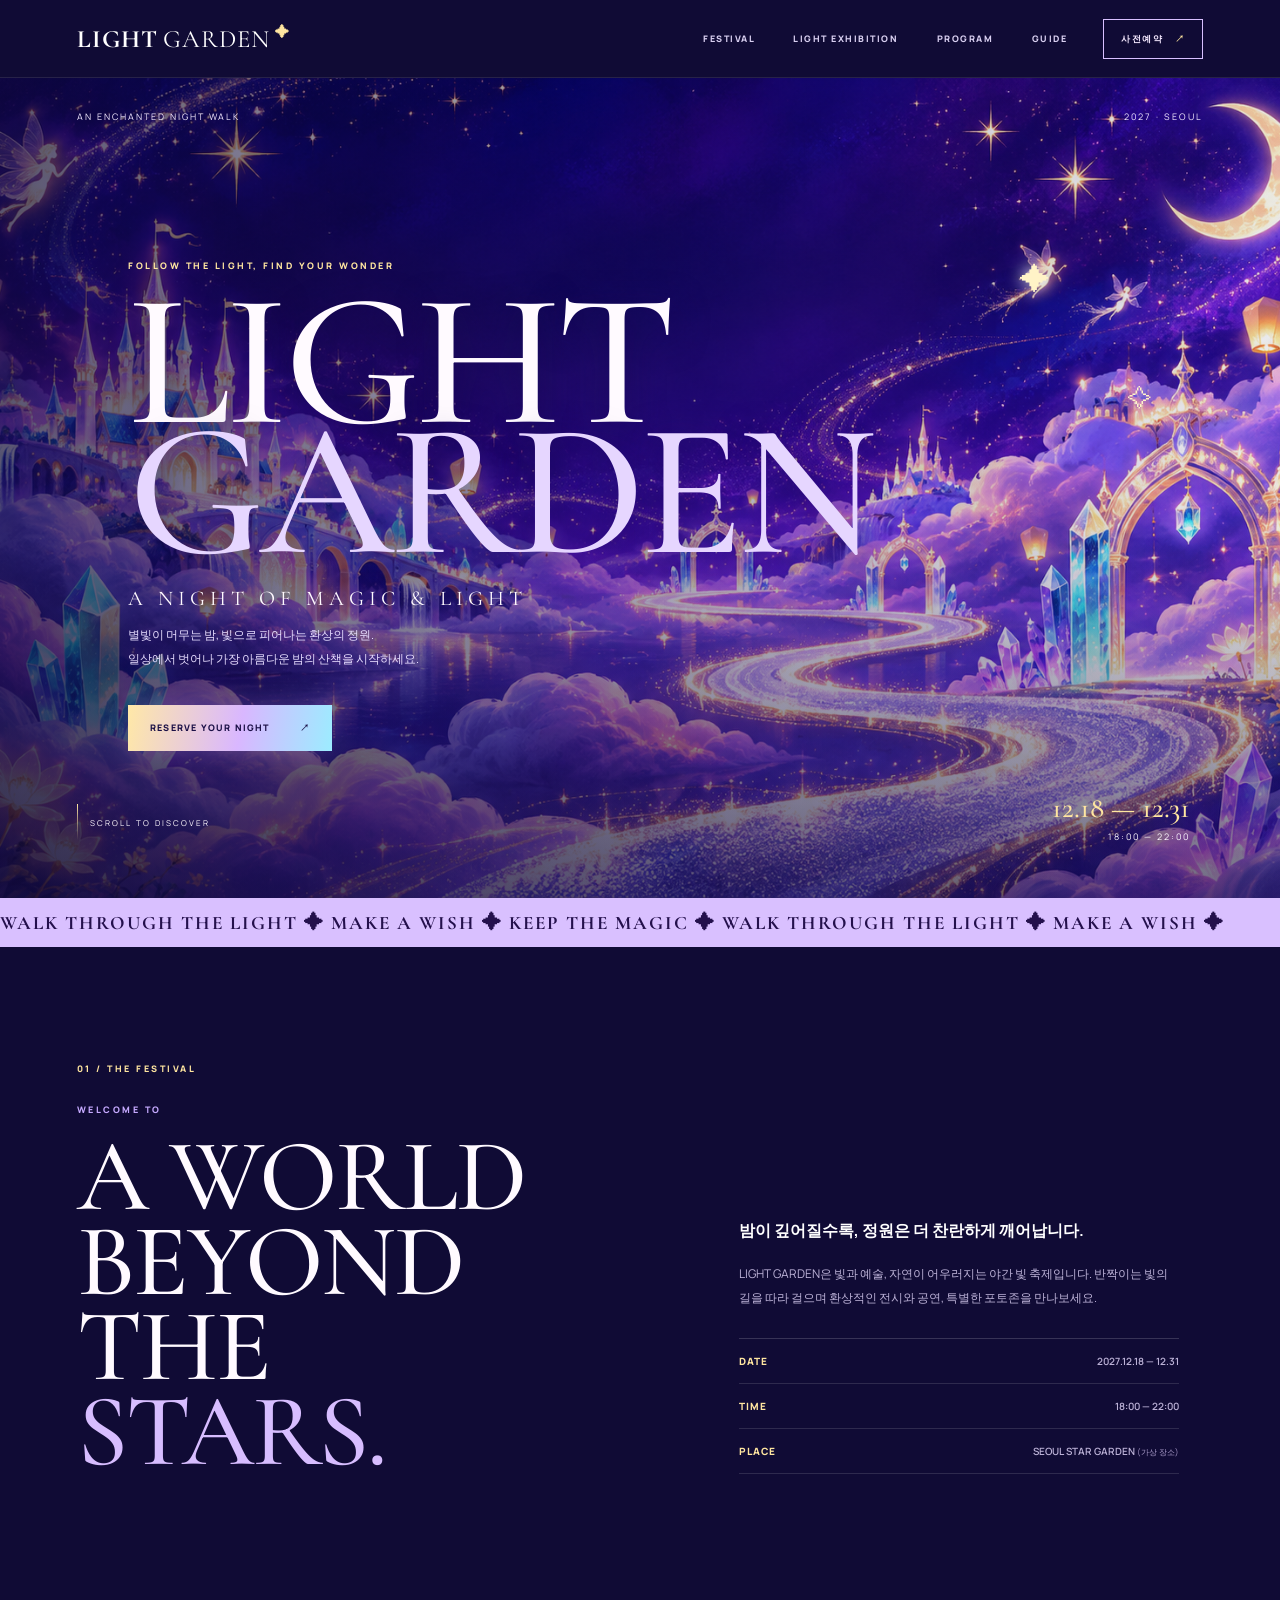
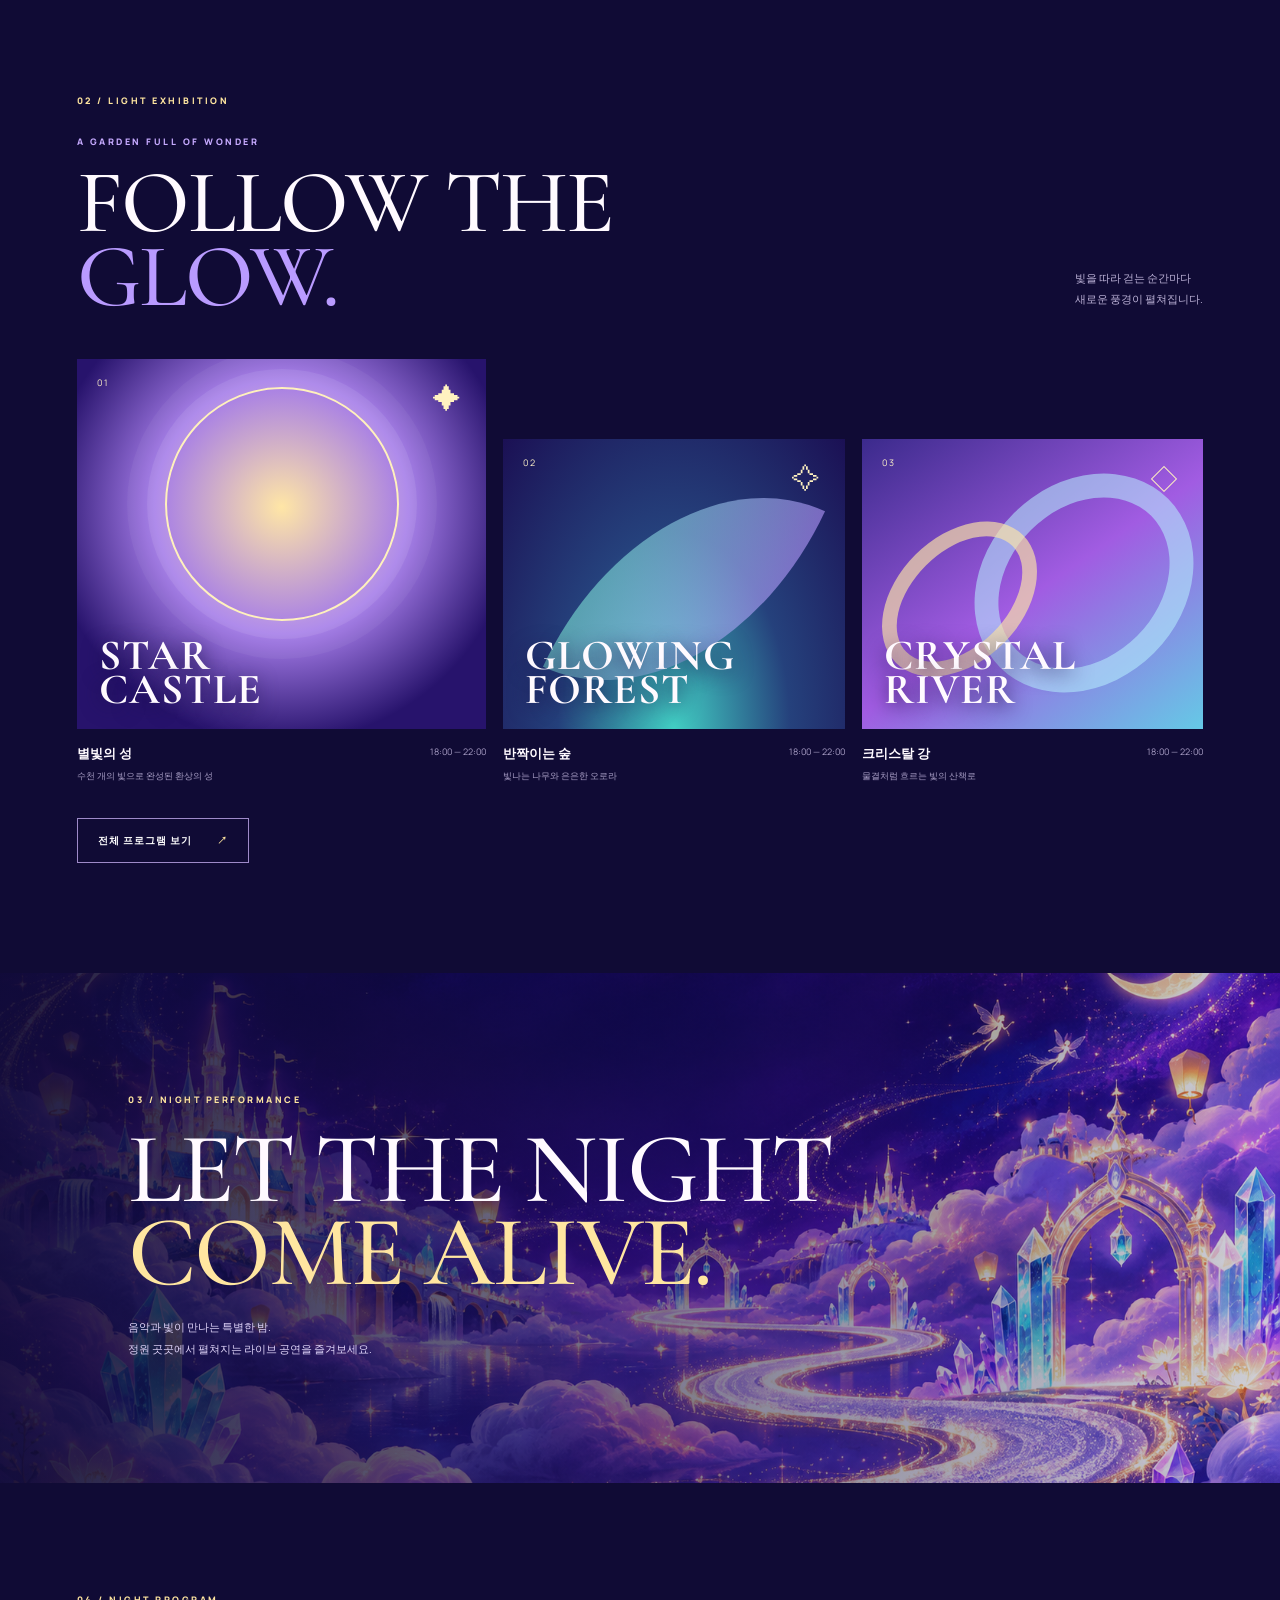
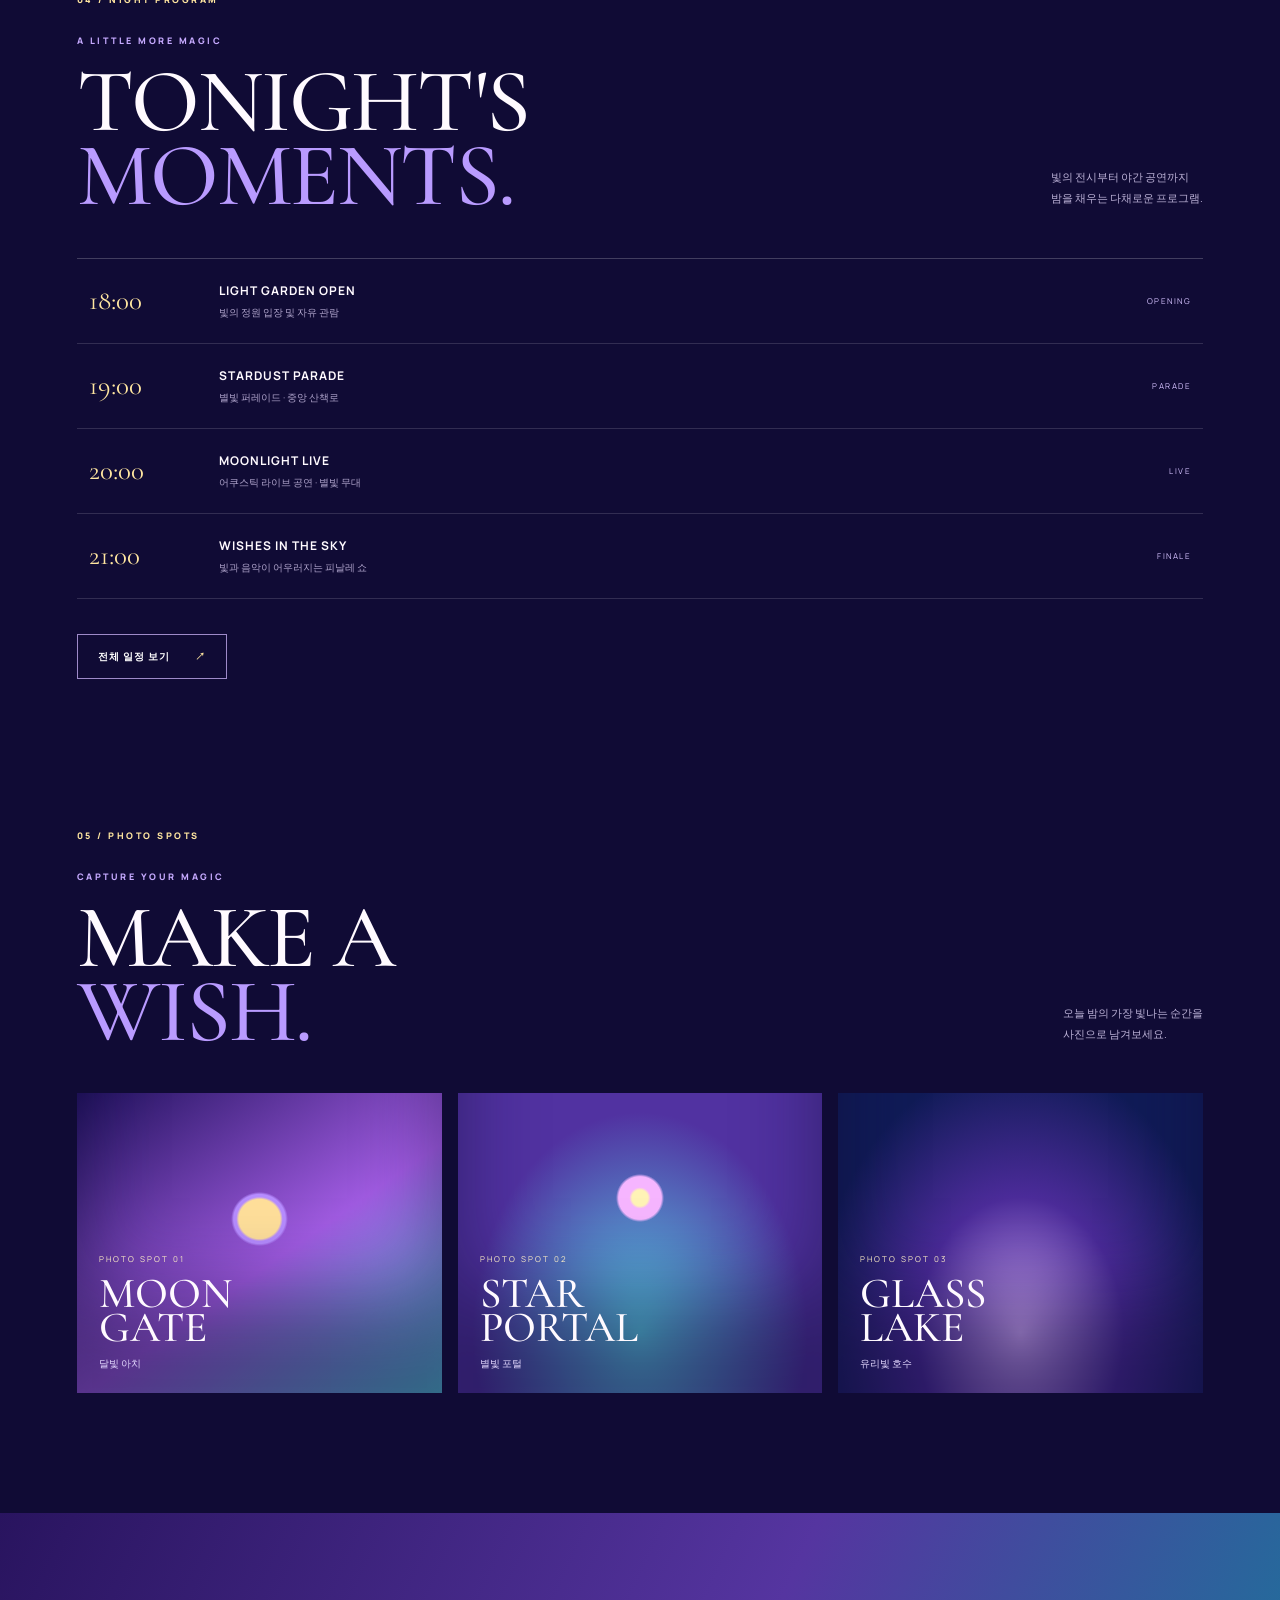
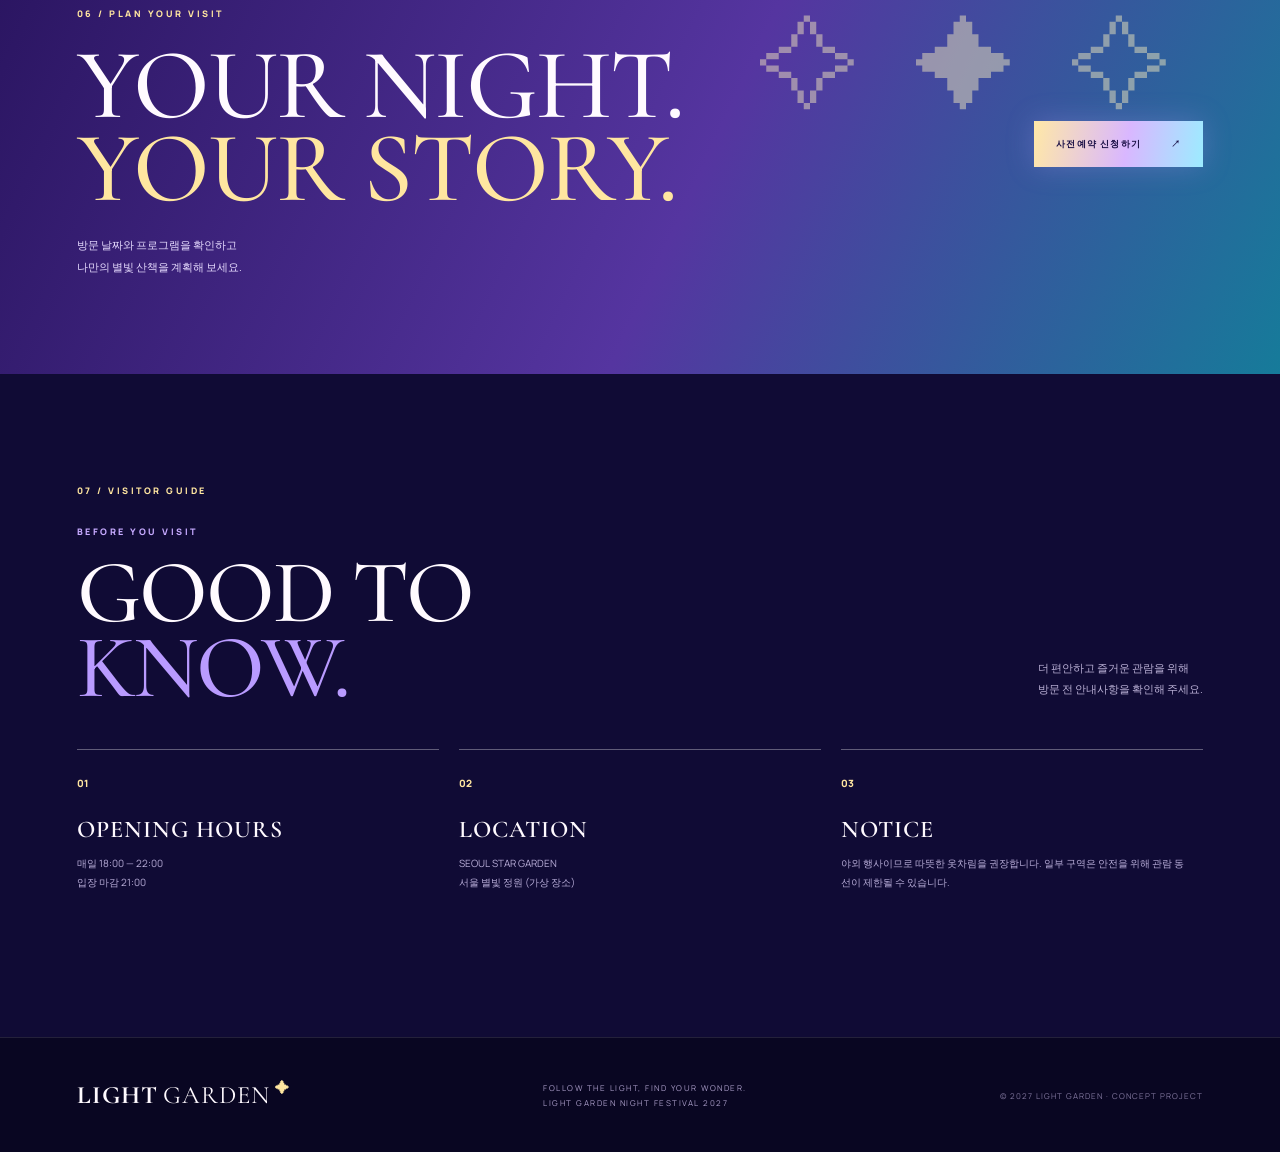
==== index.html @ a0f4d395 "Add files via upload" ====
<!DOCTYPE html>
<html lang="ko">
<head>
  <meta charset="UTF-8">
  <meta name="viewport" content="width=device-width, initial-scale=1.0">
  <meta name="description" content="LIGHT GARDEN - 별빛이 머무는 밤, 빛으로 피어나는 환상의 정원">
  <title>LIGHT GARDEN | 별빛 야간 축제</title>
  <link rel="stylesheet" href="css/style.css">
  <script src="js/main.js" defer></script>
</head>
<body>
  <header class="header">
    <a class="logo" href="#home">LIGHT<span>GARDEN</span><i>✦</i></a>
    <button class="menu-toggle" aria-label="메뉴 열기" aria-expanded="false">☰</button>
    <nav class="nav" aria-label="주요 메뉴">
      <a href="#about">FESTIVAL</a><a href="#exhibition">LIGHT EXHIBITION</a>
      <a href="#program">PROGRAM</a><a href="#guide">GUIDE</a>
    </nav>
    <a class="reserve-link" href="reservation.html">사전예약 <span>↗</span></a>
  </header>

  <main>
    <section class="hero" id="home">
      <img class="hero-image" src="assets/light-garden-hero.png" alt="별이 가득한 보랏빛 밤하늘과 빛나는 성, 구름 정원, 반짝이는 별빛 길">
      <div class="hero-overlay"></div>
      <div class="hero-topline"><span>AN ENCHANTED NIGHT WALK</span><span>2027 · SEOUL</span></div>
      <div class="hero-copy">
        <p class="hero-kicker">FOLLOW THE LIGHT, FIND YOUR WONDER</p>
        <h1>LIGHT<br><em>GARDEN</em></h1>
        <p class="hero-sub">A NIGHT OF MAGIC & LIGHT</p>
        <p class="hero-desc">별빛이 머무는 밤, 빛으로 피어나는 환상의 정원.<br>일상에서 벗어나 가장 아름다운 밤의 산책을 시작하세요.</p>
        <a class="primary-btn" href="reservation.html">RESERVE YOUR NIGHT <span>↗</span></a>
      </div>
      <div class="hero-date"><strong>12.18 — 12.31</strong><span>18:00 — 22:00</span></div>
      <div class="scroll-cue"><span></span>SCROLL TO DISCOVER</div>
      <div class="hero-sparkle sparkle-one">✦</div><div class="hero-sparkle sparkle-two">✧</div>
    </section>

    <div class="glow-marquee"><div>WALK THROUGH THE LIGHT ✦ MAKE A WISH ✦ KEEP THE MAGIC ✦ WALK THROUGH THE LIGHT ✦ MAKE A WISH ✦</div></div>

    <section class="about section" id="about">
      <div class="section-label">01 / THE FESTIVAL</div>
      <div class="about-layout">
        <div><p class="mini-title">WELCOME TO</p><h2>A WORLD<br>BEYOND THE<br><span>STARS.</span></h2></div>
        <div class="about-description">
          <p class="lead">밤이 깊어질수록, 정원은 더 찬란하게 깨어납니다.</p>
          <p>LIGHT GARDEN은 빛과 예술, 자연이 어우러지는 야간 빛 축제입니다. 반짝이는 빛의 길을 따라 걸으며 환상적인 전시와 공연, 특별한 포토존을 만나보세요.</p>
          <div class="event-facts">
            <div><span>DATE</span><b>2027.12.18 — 12.31</b></div>
            <div><span>TIME</span><b>18:00 — 22:00</b></div>
            <div><span>PLACE</span><b>SEOUL STAR GARDEN <small>(가상 장소)</small></b></div>
          </div>
        </div>
      </div>
    </section>

    <section class="exhibition section" id="exhibition">
      <div class="section-label">02 / LIGHT EXHIBITION</div>
      <div class="section-heading"><div><p class="mini-title">A GARDEN FULL OF WONDER</p><h2>FOLLOW THE<br><span>GLOW.</span></h2></div><p>빛을 따라 걷는 순간마다<br>새로운 풍경이 펼쳐집니다.</p></div>
      <div class="exhibit-grid">
        <article class="exhibit-card exhibit-large">
          <div class="exhibit-visual visual-castle"><span class="visual-number">01</span><b>STAR<br>CASTLE</b><i>✦</i></div>
          <div class="exhibit-info"><div><h3>별빛의 성</h3><p>수천 개의 빛으로 완성된 환상의 성</p></div><span>18:00 — 22:00</span></div>
        </article>
        <article class="exhibit-card">
          <div class="exhibit-visual visual-forest"><span class="visual-number">02</span><b>GLOWING<br>FOREST</b><i>✧</i></div>
          <div class="exhibit-info"><div><h3>반짝이는 숲</h3><p>빛나는 나무와 은은한 오로라</p></div><span>18:00 — 22:00</span></div>
        </article>
        <article class="exhibit-card">
          <div class="exhibit-visual visual-crystal"><span class="visual-number">03</span><b>CRYSTAL<br>RIVER</b><i>◇</i></div>
          <div class="exhibit-info"><div><h3>크리스탈 강</h3><p>물결처럼 흐르는 빛의 산책로</p></div><span>18:00 — 22:00</span></div>
        </article>
      </div>
      <button class="outline-btn" data-modal="program">전체 프로그램 보기 <span>↗</span></button>
    </section>

    <section class="night-stage">
      <img src="assets/light-garden-hero.png" alt="밤하늘 아래 빛나는 환상의 정원 풍경">
      <div class="night-stage-shade"></div>
      <div class="night-stage-content"><p class="section-label">03 / NIGHT PERFORMANCE</p><h2>LET THE NIGHT<br><span>COME ALIVE.</span></h2><p>음악과 빛이 만나는 특별한 밤.<br>정원 곳곳에서 펼쳐지는 라이브 공연을 즐겨보세요.</p></div>
    </section>

    <section class="program section" id="program">
      <div class="section-label">04 / NIGHT PROGRAM</div>
      <div class="section-heading"><div><p class="mini-title">A LITTLE MORE MAGIC</p><h2>TONIGHT'S<br><span>MOMENTS.</span></h2></div><p>빛의 전시부터 야간 공연까지<br>밤을 채우는 다채로운 프로그램.</p></div>
      <div class="program-list">
        <div class="program-row"><time>18:00</time><div><b>LIGHT GARDEN OPEN</b><span>빛의 정원 입장 및 자유 관람</span></div><i>OPENING</i></div>
        <div class="program-row"><time>19:00</time><div><b>STARDUST PARADE</b><span>별빛 퍼레이드 · 중앙 산책로</span></div><i>PARADE</i></div>
        <div class="program-row"><time>20:00</time><div><b>MOONLIGHT LIVE</b><span>어쿠스틱 라이브 공연 · 별빛 무대</span></div><i>LIVE</i></div>
        <div class="program-row"><time>21:00</time><div><b>WISHES IN THE SKY</b><span>빛과 음악이 어우러지는 피날레 쇼</span></div><i>FINALE</i></div>
      </div>
      <button class="outline-btn" data-modal="schedule">전체 일정 보기 <span>↗</span></button>
    </section>

    <section class="photo-zone section">
      <div class="section-label">05 / PHOTO SPOTS</div>
      <div class="section-heading"><div><p class="mini-title">CAPTURE YOUR MAGIC</p><h2>MAKE A<br><span>WISH.</span></h2></div><p>오늘 밤의 가장 빛나는 순간을<br>사진으로 남겨보세요.</p></div>
      <div class="photo-grid">
        <div class="photo-card photo-arch"><span>PHOTO SPOT 01</span><b>MOON<br>GATE</b><small>달빛 아치</small></div>
        <div class="photo-card photo-star"><span>PHOTO SPOT 02</span><b>STAR<br>PORTAL</b><small>별빛 포털</small></div>
        <div class="photo-card photo-lake"><span>PHOTO SPOT 03</span><b>GLASS<br>LAKE</b><small>유리빛 호수</small></div>
      </div>
    </section>

    <section class="schedule-banner">
      <div class="schedule-banner-inner"><div><p class="section-label">06 / PLAN YOUR VISIT</p><h2>YOUR NIGHT.<br><span>YOUR STORY.</span></h2><p>방문 날짜와 프로그램을 확인하고<br>나만의 별빛 산책을 계획해 보세요.</p></div><a class="primary-btn" href="reservation.html">사전예약 신청하기 <span>↗</span></a></div>
    </section>

    <section class="guide section" id="guide">
      <div class="section-label">07 / VISITOR GUIDE</div>
      <div class="section-heading"><div><p class="mini-title">BEFORE YOU VISIT</p><h2>GOOD TO<br><span>KNOW.</span></h2></div><p>더 편안하고 즐거운 관람을 위해<br>방문 전 안내사항을 확인해 주세요.</p></div>
      <div class="guide-grid">
        <article><span>01</span><h3>OPENING HOURS</h3><p>매일 18:00 — 22:00<br>입장 마감 21:00</p></article>
        <article><span>02</span><h3>LOCATION</h3><p>SEOUL STAR GARDEN<br>서울 별빛 정원 (가상 장소)</p></article>
        <article><span>03</span><h3>NOTICE</h3><p>야외 행사이므로 따뜻한 옷차림을 권장합니다. 일부 구역은 안전을 위해 관람 동선이 제한될 수 있습니다.</p></article>
      </div>
    </section>
  </main>

  <footer class="footer"><a class="logo" href="#home">LIGHT<span>GARDEN</span><i>✦</i></a><p>FOLLOW THE LIGHT, FIND YOUR WONDER.<br>LIGHT GARDEN NIGHT FESTIVAL 2027</p><small>© 2027 LIGHT GARDEN · CONCEPT PROJECT</small></footer>

  <!-- 전체 일정 / 전체 프로그램 팝업 -->
  <div class="modal" id="infoModal" aria-hidden="true" role="dialog" aria-modal="true" aria-labelledby="modalTitle">
    <div class="modal-backdrop" data-close-modal></div>
    <div class="modal-box">
      <button class="modal-close" aria-label="팝업 닫기" data-close-modal>×</button>
      <p class="section-label">LIGHT GARDEN / FESTIVAL INFO</p>
      <h2 id="modalTitle">FESTIVAL INFO</h2>
      <div id="modalContent"></div>
    </div>
  </div>
</body>
</html>
---- css/style.css ----
/* =========================================
   LIGHT GARDEN - 야간 별빛 축제 웹사이트
   CSS를 섹션별로 나누어 관리합니다.
========================================= */
@import url('https://fonts.googleapis.com/css2?family=Cormorant+Garamond:wght@400;500;600;700&family=Manrope:wght@400;500;600;700;800&display=swap');

:root{--night:#100b35;--deep:#1b1054;--violet:#7849d5;--lavender:#c5a6ff;--gold:#ffe6a0;--cyan:#8cecff;--white:#fffaff;--muted:#b8add8}
*{box-sizing:border-box}
html{scroll-behavior:smooth}
body{margin:0;background:var(--night);color:var(--white);font-family:'Manrope','Pretendard',sans-serif}
a{color:inherit;text-decoration:none}
button,input,select{font:inherit}
button{cursor:pointer}
.header{height:78px;padding:0 6vw;display:flex;align-items:center;justify-content:space-between;background:#100b35;color:white;position:relative;z-index:20;border-bottom:1px solid #ffffff18}
.logo{font-family:'Cormorant Garamond',serif;font-size:25px;font-weight:700;letter-spacing:1px;white-space:nowrap}
.logo span{font-weight:400;margin-left:5px}
.logo i{font-style:normal;color:var(--gold);font-size:14px;vertical-align:top;margin-left:5px}
.nav{display:flex;gap:clamp(18px,3vw,42px);margin-left:auto;margin-right:36px}
.nav a,.reserve-link{font-size:9px;font-weight:800;letter-spacing:1.5px}
.nav a{color:#d9d0f1;transition:color .2s}
.nav a:hover{color:var(--gold)}
.reserve-link{border:1px solid #d8c0ff;padding:12px 17px;color:#f5e9ff}
.reserve-link span{color:var(--gold);margin-left:8px}
.menu-toggle{display:none;border:0;background:none;color:white;font-size:24px}
.hero{height:min(820px,calc(100vh - 78px));min-height:670px;position:relative;overflow:hidden;display:flex;align-items:center;background:#1b1054}
.hero-image{position:absolute;inset:0;width:100%;height:100%;object-fit:cover;object-position:center 55%}
.hero-overlay{position:absolute;inset:0;background:linear-gradient(90deg,rgba(13,7,49,.68),rgba(18,8,65,.25) 58%,rgba(15,7,55,.08)),linear-gradient(0deg,rgba(12,7,43,.55),transparent 45%)}
.hero-topline{position:absolute;top:32px;left:6vw;right:6vw;z-index:2;display:flex;justify-content:space-between;font-size:9px;letter-spacing:2px;color:#f3eaff}
.hero-copy{position:relative;z-index:2;margin-left:10vw;margin-top:25px;max-width:670px}
.hero-kicker,.mini-title,.section-label{font-size:9px;letter-spacing:2.5px;font-weight:800;color:var(--gold)}
.hero-copy h1{font-family:'Cormorant Garamond',serif;font-size:clamp(90px,15vw,190px);line-height:.68;letter-spacing:-5px;font-weight:500;margin:25px 0 20px;text-shadow:0 8px 35px #160c4c88}
.hero-copy h1 em{font-style:normal;color:#e6d6ff}
.hero-sub{font-family:'Cormorant Garamond',serif;font-size:21px;letter-spacing:5px;margin:30px 0 12px}
.hero-desc{font-size:12px;line-height:2;color:#e7ddff}
.primary-btn{display:inline-flex;align-items:center;justify-content:center;gap:30px;background:linear-gradient(100deg,#ffe8a7,#d9b7ff 55%,#9cecff);color:#1b1046;padding:16px 22px;font-size:9px;font-weight:900;letter-spacing:1.2px;border:0;box-shadow:0 0 28px #c3a0ff40;transition:transform .2s,box-shadow .2s}
.primary-btn:hover{transform:translateY(-3px);box-shadow:0 10px 32px #b99aff70}
.hero-copy .primary-btn{margin-top:22px}
.hero-date{position:absolute;right:7vw;bottom:55px;z-index:2;display:flex;flex-direction:column;text-align:right;gap:5px}
.hero-date strong{font-family:'Cormorant Garamond',serif;font-size:29px;font-weight:500;color:var(--gold)}
.hero-date span{font-size:9px;letter-spacing:2px}
.scroll-cue{position:absolute;left:6vw;bottom:58px;z-index:2;display:flex;align-items:center;gap:12px;font-size:8px;letter-spacing:2px}
.scroll-cue span{height:36px;width:1px;background:linear-gradient(var(--gold),transparent)}
.hero-sparkle{position:absolute;z-index:2;color:#fff3c7;text-shadow:0 0 18px white}
.sparkle-one{top:22%;right:18%;font-size:30px}.sparkle-two{top:37%;right:10%;font-size:24px}
.glow-marquee{overflow:hidden;background:#d9c0ff;color:#24104c;padding:13px 0;white-space:nowrap;font-family:'Cormorant Garamond',serif;font-size:19px;font-weight:700;letter-spacing:2px}
.glow-marquee div{width:max-content;animation:marquee 28s linear infinite}
@keyframes marquee{to{transform:translateX(-40%)}}
.section{width:min(1160px,88vw);margin:auto}
.about{padding-top:115px;padding-bottom:120px}
.about-layout{display:grid;grid-template-columns:1fr .85fr;gap:9vw;align-items:end;margin-top:28px}
.about h2,.section-heading h2,.night-stage h2,.schedule-banner h2,.reservation-form-wrap h2{font-family:'Cormorant Garamond',serif;font-size:clamp(62px,8vw,108px);line-height:.83;font-weight:500;letter-spacing:-2px;margin:0}
.about h2 span,.section-heading h2 span,.night-stage h2 span,.schedule-banner h2 span,.reservation-form-wrap h2 span{color:#d7bdff}
.mini-title{color:#c6aaff;margin:0 0 18px}
.about-description{max-width:440px;color:#bcb2d7;font-size:12px;line-height:2}
.about-description .lead{font-size:16px;color:#fff;font-weight:700}
.event-facts{margin-top:28px;border-top:1px solid #ffffff2a}
.event-facts div{display:flex;justify-content:space-between;gap:15px;padding:12px 0;border-bottom:1px solid #ffffff20;font-size:10px}
.event-facts span{color:var(--gold);letter-spacing:1px;font-weight:800}
.event-facts b{font-weight:600;text-align:right}.event-facts small{color:#a99bc9;font-weight:400}
.exhibition{padding-top:100px;padding-bottom:110px}
.section-heading{display:flex;align-items:end;justify-content:space-between;gap:25px;margin:28px 0 44px}
.section-heading h2{font-size:clamp(60px,7vw,96px)}
.section-heading h2 span{color:#b99bff}
.section-heading>p{color:#bcb2d7;font-size:11px;line-height:1.9;margin-bottom:5px}
.exhibit-grid{display:grid;grid-template-columns:1.2fr 1fr 1fr;gap:17px;align-items:end}
.exhibit-card{min-width:0}
.exhibit-visual{height:290px;position:relative;overflow:hidden;display:flex;align-items:end;padding:22px;isolation:isolate}
.exhibit-large .exhibit-visual{height:370px}
.exhibit-visual:before,.exhibit-visual:after{content:"";position:absolute;z-index:-1;border-radius:50%}
.visual-castle{background:radial-gradient(circle at 50% 40%,#ffe6a6,#a47be8 42%,#27136c 78%)}
.visual-castle:before{width:230px;height:230px;border:2px solid #fff1bd;top:28px;left:50%;transform:translateX(-50%);box-shadow:0 0 0 18px #ffffff15,0 0 0 38px #ffffff0b}
.visual-forest{background:radial-gradient(ellipse at 50% 100%,#42cfc4,#25417c 48%,#1b1054)}
.visual-forest:before{width:190px;height:260px;background:linear-gradient(90deg,#7be6d5,#b79aff);border-radius:100% 0 100% 0;top:20px;left:25%;transform:rotate(25deg);opacity:.6}
.visual-crystal{background:linear-gradient(145deg,#3b2a8c,#a15ce2 52%,#65c9e6)}
.visual-crystal:before{width:150px;height:190px;border:24px solid #b8f3ff;transform:rotate(45deg);top:25px;right:20px;opacity:.55}
.visual-crystal:after{width:95px;height:150px;border:15px solid #ffe6a6;transform:rotate(45deg);top:70px;left:35px;opacity:.65}
.exhibit-visual b{font-family:'Cormorant Garamond',serif;font-size:43px;line-height:.8;letter-spacing:1px;text-shadow:0 4px 20px #1b104b}
.visual-number{position:absolute;top:17px;left:20px;font-size:9px;letter-spacing:2px;color:#fff4c9}
.exhibit-visual i{position:absolute;top:20px;right:25px;color:#fff2c0;font-style:normal;font-size:28px}
.exhibit-info{display:flex;justify-content:space-between;gap:10px;padding-top:15px}
.exhibit-info h3{font-size:13px;margin:0 0 5px}.exhibit-info p,.exhibit-info>span{font-size:9px;color:#aaa0c7;margin:0;line-height:1.7}.exhibit-info>span{white-space:nowrap}
.outline-btn{margin-top:35px;background:transparent;color:white;border:1px solid #9e8ac9;padding:14px 20px;font-size:10px;font-weight:800;letter-spacing:1px}
.outline-btn span{margin-left:22px;color:var(--gold)}
.night-stage{height:510px;position:relative;overflow:hidden;display:flex;align-items:center}
.night-stage>img{position:absolute;width:100%;height:100%;object-fit:cover;object-position:center 55%}
.night-stage-shade{position:absolute;inset:0;background:linear-gradient(90deg,#100b35ed,#100b3570 65%,#100b3530)}
.night-stage-content{position:relative;margin-left:10vw}
.night-stage h2{font-size:clamp(58px,8vw,100px);margin:22px 0}
.night-stage h2 span{color:var(--gold)}
.night-stage-content>p:last-child{font-size:11px;line-height:2;color:#e0d5fa}
.program{padding-top:110px;padding-bottom:115px}
.program-list{border-top:1px solid #ffffff35}
.program-row{display:grid;grid-template-columns:110px 1fr auto;gap:20px;align-items:center;padding:23px 12px;border-bottom:1px solid #ffffff24}
.program-row time{font-family:'Cormorant Garamond',serif;font-size:27px;color:var(--gold)}
.program-row div{display:flex;flex-direction:column;gap:6px}.program-row b{font-size:12px;letter-spacing:1px}.program-row span{font-size:10px;color:#afa4cb}
.program-row i{font-size:8px;color:#d5c2ff;font-style:normal;letter-spacing:1.5px}
.photo-zone{padding-top:35px;padding-bottom:120px}
.photo-grid{display:grid;grid-template-columns:repeat(3,1fr);gap:16px}
.photo-card{height:300px;position:relative;overflow:hidden;padding:22px;display:flex;flex-direction:column;justify-content:end;box-shadow:inset 0 -100px 80px #100b3580}
.photo-card:before{content:"";position:absolute;inset:0;z-index:-1;transition:transform .5s}
.photo-card:hover:before{transform:scale(1.06)}
.photo-card span{font-size:8px;letter-spacing:2px;color:#fff0c7}.photo-card b{font:500 43px/.8 'Cormorant Garamond',serif;margin:12px 0}.photo-card small{font-size:10px;color:#e4d9ff}
.photo-arch:before{background:radial-gradient(ellipse at 50% 42%,#ffdf9a 0 8%,#b68cff 9% 10%,transparent 11%),linear-gradient(145deg,#21125e,#a05be1 55%,#55c8d8)}
.photo-star:before{background:radial-gradient(circle at 50% 35%,#fff3b6 0 3%,#f6b5ff 4% 8%,transparent 9%),radial-gradient(ellipse at 50% 80%,#57cce6,#5132a1 65%)}
.photo-lake:before{background:radial-gradient(ellipse at 50% 80%,#d3aaff,#4b2b99 40%,#101b57 80%)}
.schedule-banner{padding:85px 6vw;background:linear-gradient(115deg,#29145f,#5535a0 55%,#167b9a);position:relative;overflow:hidden}
.schedule-banner:after{content:"✧  ✦  ✧";position:absolute;right:7%;top:18%;font-size:100px;color:#fff4c0;opacity:.45;letter-spacing:18px}
.schedule-banner-inner{width:min(1160px,100%);margin:auto;display:flex;justify-content:space-between;align-items:center;gap:25px;position:relative;z-index:1}
.schedule-banner h2{font-size:clamp(60px,8vw,100px);margin:24px 0}.schedule-banner h2 span{color:var(--gold)}
.schedule-banner-inner>div>p:last-child{font-size:11px;line-height:2;color:#e7dcff}
.guide{padding-top:110px;padding-bottom:120px}
.guide-grid{display:grid;grid-template-columns:repeat(3,1fr);gap:20px}
.guide-grid article{border-top:1px solid #ffffff55;padding:20px 15px 15px 0}
.guide-grid article>span{color:var(--gold);font-size:10px;font-weight:800}
.guide-grid h3{font:600 24px 'Cormorant Garamond',serif;letter-spacing:1px;margin:23px 0 10px}
.guide-grid p{font-size:10px;line-height:1.9;color:#b8add8}
.footer{background:#090622;border-top:1px solid #ffffff1c;padding:34px 6vw;display:flex;align-items:center;justify-content:space-between;gap:20px}
.footer p{font-size:8px;line-height:1.9;letter-spacing:1.5px;color:#a99cc7}
.footer small{font-size:8px;color:#80769d;letter-spacing:1px}

/* 일정/프로그램 팝업 */
.modal{display:none;position:fixed;inset:0;z-index:100;align-items:center;justify-content:center;padding:20px}
.modal.open{display:flex}
.modal-backdrop{position:absolute;inset:0;background:#08041bdc;backdrop-filter:blur(8px)}
.modal-box{position:relative;background:#171044;border:1px solid #c6a6ff66;width:min(680px,100%);max-height:85vh;overflow:auto;padding:42px;box-shadow:0 20px 80px #0008}
.modal-close{position:absolute;right:18px;top:12px;border:0;background:none;color:white;font-size:32px}
.modal-box h2{font:500 48px 'Cormorant Garamond',serif;margin:18px 0 25px;color:#e2d0ff}
.modal-subhead{color:var(--gold);font-size:10px;letter-spacing:2px;font-weight:800;margin:24px 0 8px;padding-bottom:10px;border-bottom:1px solid #c4a6ff66}
.modal-row{display:grid;grid-template-columns:75px 1fr auto;gap:14px;padding:13px 0;border-bottom:1px solid #ffffff1b;font-size:11px}
.modal-row time{color:var(--gold);font-weight:800}.modal-row small{color:#b9add6}

/* 사전예약 페이지 */
.reservation-page{background:#110b38}
.reservation-layout{display:grid;grid-template-columns:1fr 1fr;min-height:calc(100vh - 78px)}
.reservation-art{position:relative;min-height:760px;overflow:hidden}
.reservation-art img{position:absolute;width:100%;height:100%;object-fit:cover}
.reservation-art:after{content:"";position:absolute;inset:0;background:linear-gradient(0deg,#10072ee8,transparent 85%)}
.reservation-art-copy{position:absolute;z-index:1;left:9%;bottom:9%}
.reservation-art-copy p{color:var(--gold);font-size:9px;letter-spacing:2px;font-weight:800}
.reservation-art-copy h1{font:500 clamp(65px,8vw,110px)/.8 'Cormorant Garamond',serif;margin:20px 0}
.reservation-art-copy h1 em{font-style:normal;color:#d8c1ff}
.reservation-art-copy span{font-size:9px;letter-spacing:2px}
.reservation-form-wrap{width:min(490px,82%);margin:auto;padding:70px 0}
.reservation-form-wrap h2{font-size:clamp(58px,6vw,82px);margin:23px 0}
.reservation-form-wrap h2 span{color:#d4b8ff}
.form-desc{font-size:10px;line-height:1.9;color:#b8add8;margin-bottom:28px}
#reservationForm{display:flex;flex-direction:column}
#reservationForm>label:not(.agree){font-size:10px;font-weight:800;margin:15px 0 7px}
#reservationForm em{font-style:normal;color:#ffb8d7}
#reservationForm input:not([type=checkbox]),#reservationForm select{height:46px;padding:0 12px;color:#fff;background:#211750;border:1px solid #66528f;outline:none;font-size:11px}
#reservationForm input:focus,#reservationForm select:focus{border-color:#d6baff;box-shadow:0 0 0 3px #d6baff20}
#reservationForm select option{background:#211750}
.agree{display:flex;align-items:center;gap:8px;font-size:9px;color:#c5b9dc;margin:23px 0}
.agree input{accent-color:#c7a6ff}
.submit-btn{width:100%}
.complete{background:#211750;border:1px solid #9b7bcb;padding:30px;margin-top:25px;text-align:center}
.complete>b{font-size:32px;color:var(--gold)}.complete h3{font:500 27px 'Cormorant Garamond',serif}.complete p{font-size:10px;line-height:1.9;color:#c5b9dc}
@media(max-width:760px){
 .header{height:68px;padding:0 5vw}.menu-toggle{display:block;order:3}.reserve-link{margin-left:auto;margin-right:14px;padding:10px 12px;font-size:8px}
 .nav{display:none;position:absolute;top:68px;left:0;right:0;margin:0;padding:22px 6vw;background:#100b35;flex-direction:column;gap:20px}.nav.open{display:flex}
 .hero{height:720px;min-height:650px}.hero-image{object-position:54% center}.hero-copy{margin-left:7vw;margin-top:40px}.hero-copy h1{font-size:clamp(90px,22vw,150px);letter-spacing:-3px}
 .hero-topline{top:22px;font-size:7px}.hero-date{right:7vw;bottom:35px}.hero-date strong{font-size:23px}.scroll-cue{left:7vw;bottom:43px}
 .about{padding-top:80px;padding-bottom:80px}.about-layout{grid-template-columns:1fr;gap:28px}.about h2,.section-heading h2{font-size:clamp(64px,17vw,90px)}
 .exhibition,.program,.guide{padding-top:80px;padding-bottom:85px}.section-heading{align-items:start;flex-direction:column;gap:10px}
 .exhibit-grid{grid-template-columns:1fr 1fr}.exhibit-large{grid-column:1/-1}.exhibit-large .exhibit-visual{height:300px}.exhibit-visual{height:220px;padding:14px}.exhibit-visual b{font-size:35px}.exhibit-info{flex-direction:column;gap:5px}
 .night-stage{height:430px}.night-stage-content{margin-left:7vw}.night-stage h2{font-size:clamp(55px,14vw,78px)}
 .program-row{grid-template-columns:65px 1fr;gap:12px;padding:18px 5px}.program-row time{font-size:23px}.program-row i{grid-column:2}
 .photo-grid{grid-template-columns:1fr}.photo-card{height:240px}
 .schedule-banner{padding:70px 7vw}.schedule-banner-inner{align-items:start;flex-direction:column}.schedule-banner h2{font-size:clamp(60px,15vw,86px)}.schedule-banner:after{font-size:60px;right:3%}
 .guide-grid{grid-template-columns:1fr;gap:12px}.guide-grid article{padding:15px 0}.guide-grid h3{margin:12px 0 7px}
 .footer{flex-wrap:wrap;padding:28px 6vw}.footer small{width:100%}
 .modal-box{padding:32px 20px}.modal-box h2{font-size:39px}.modal-row{grid-template-columns:58px 1fr}.modal-row small{grid-column:2}
 .reservation-layout{grid-template-columns:1fr}.reservation-art{min-height:370px}.reservation-art-copy h1{font-size:72px}.reservation-form-wrap{width:86%;padding:55px 0}
}
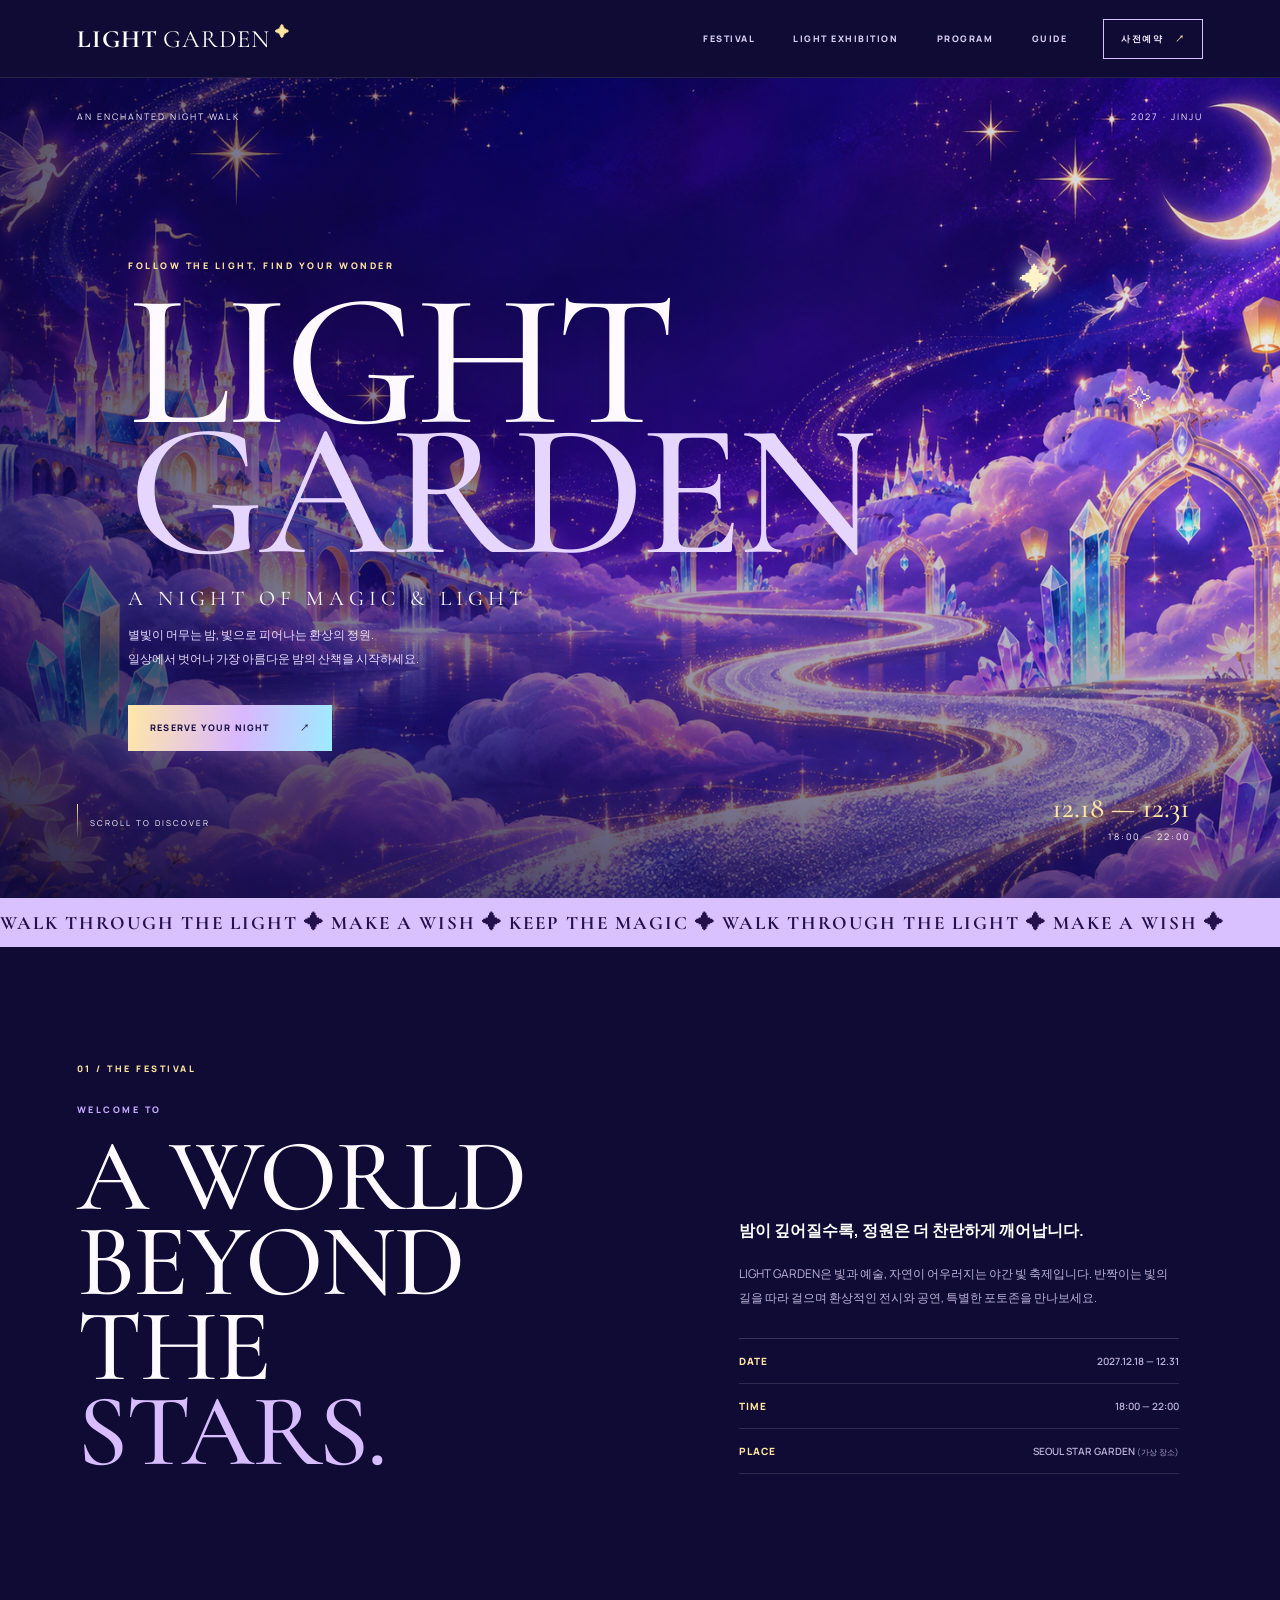
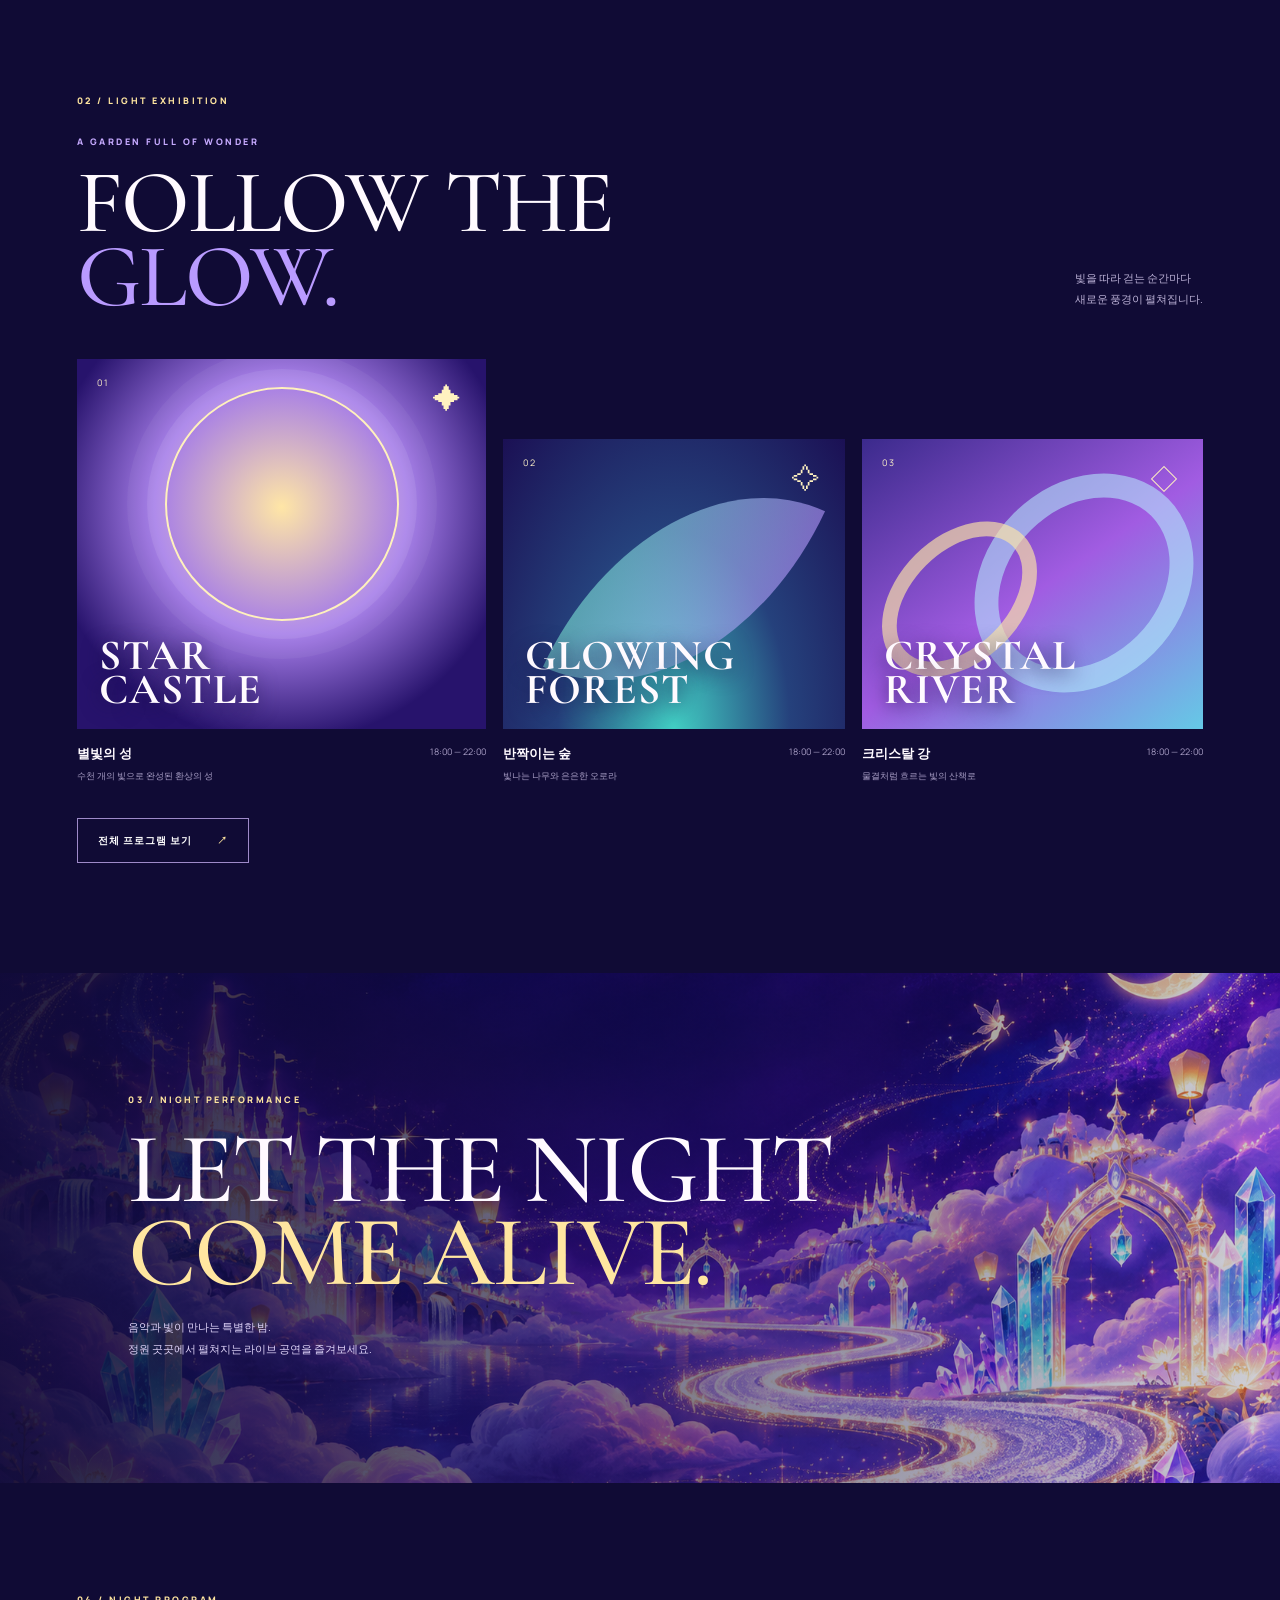
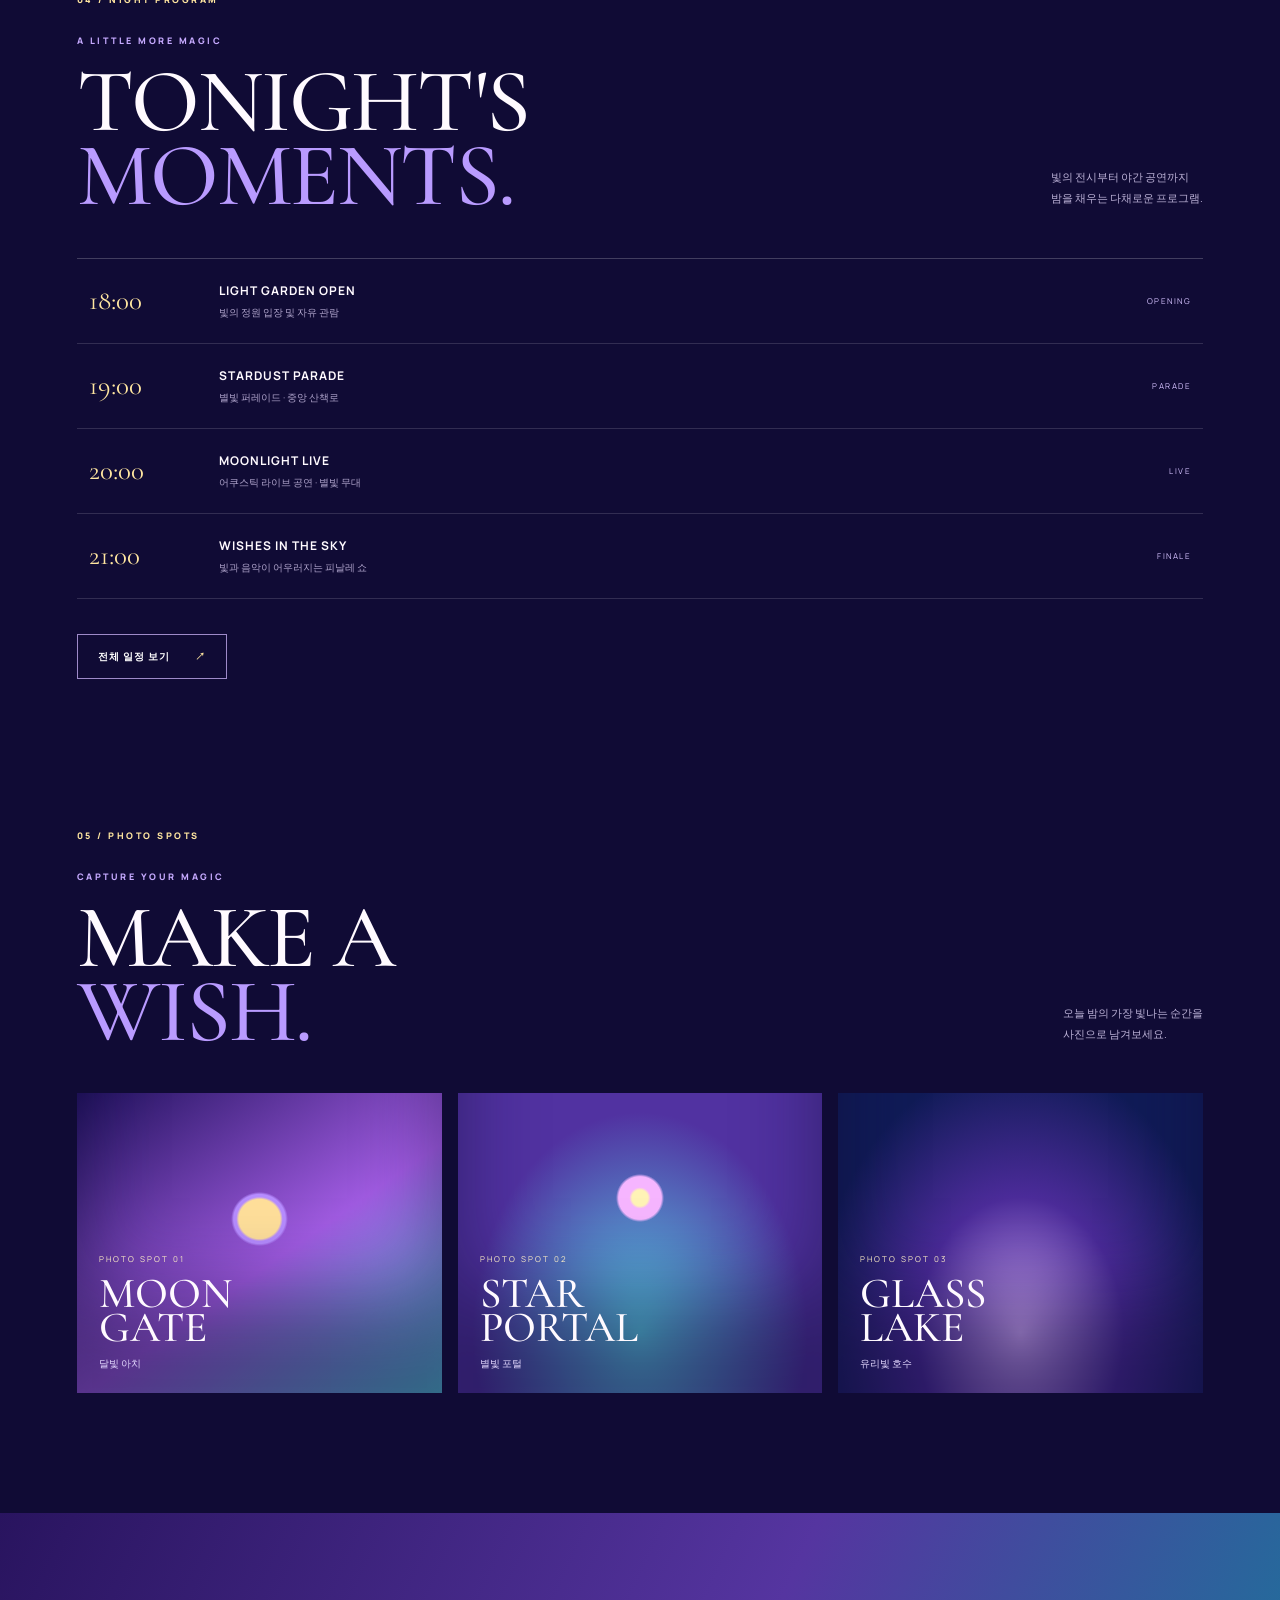
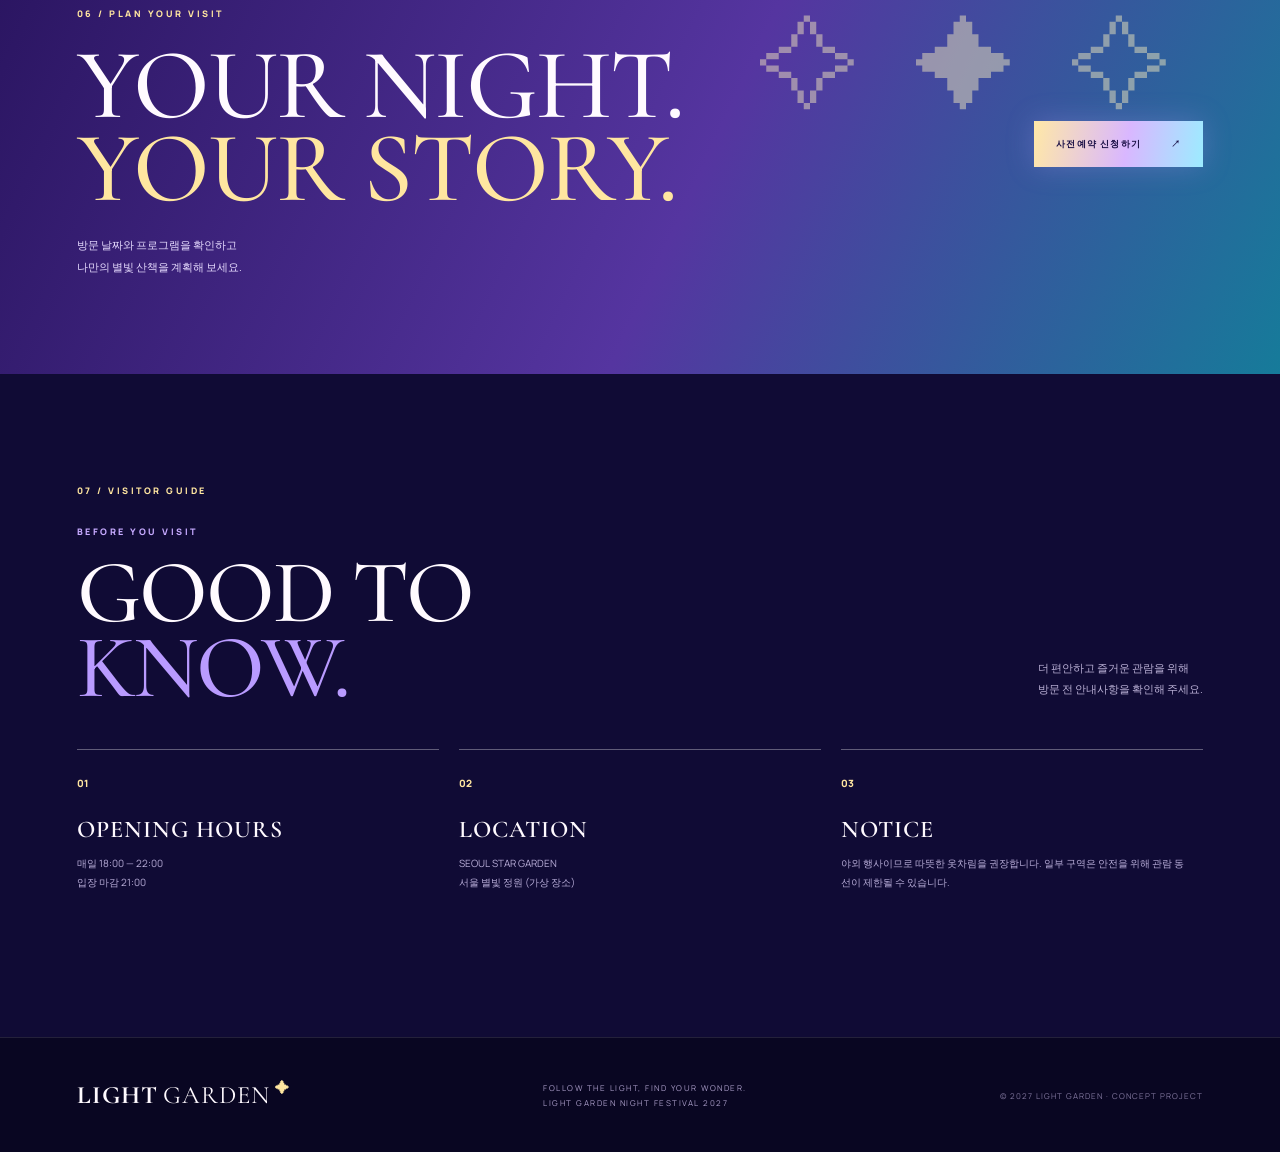
==== commit 50451358: "Update event location from SEOUL to JINJU" ====
--- a/index.html
+++ b/index.html
@@ -23,7 +23,7 @@
     <section class="hero" id="home">
       <img class="hero-image" src="assets/light-garden-hero.png" alt="별이 가득한 보랏빛 밤하늘과 빛나는 성, 구름 정원, 반짝이는 별빛 길">
       <div class="hero-overlay"></div>
-      <div class="hero-topline"><span>AN ENCHANTED NIGHT WALK</span><span>2027 · SEOUL</span></div>
+      <div class="hero-topline"><span>AN ENCHANTED NIGHT WALK</span><span>2027 · JINJU</span></div>
       <div class="hero-copy">
         <p class="hero-kicker">FOLLOW THE LIGHT, FIND YOUR WONDER</p>
         <h1>LIGHT<br><em>GARDEN</em></h1>
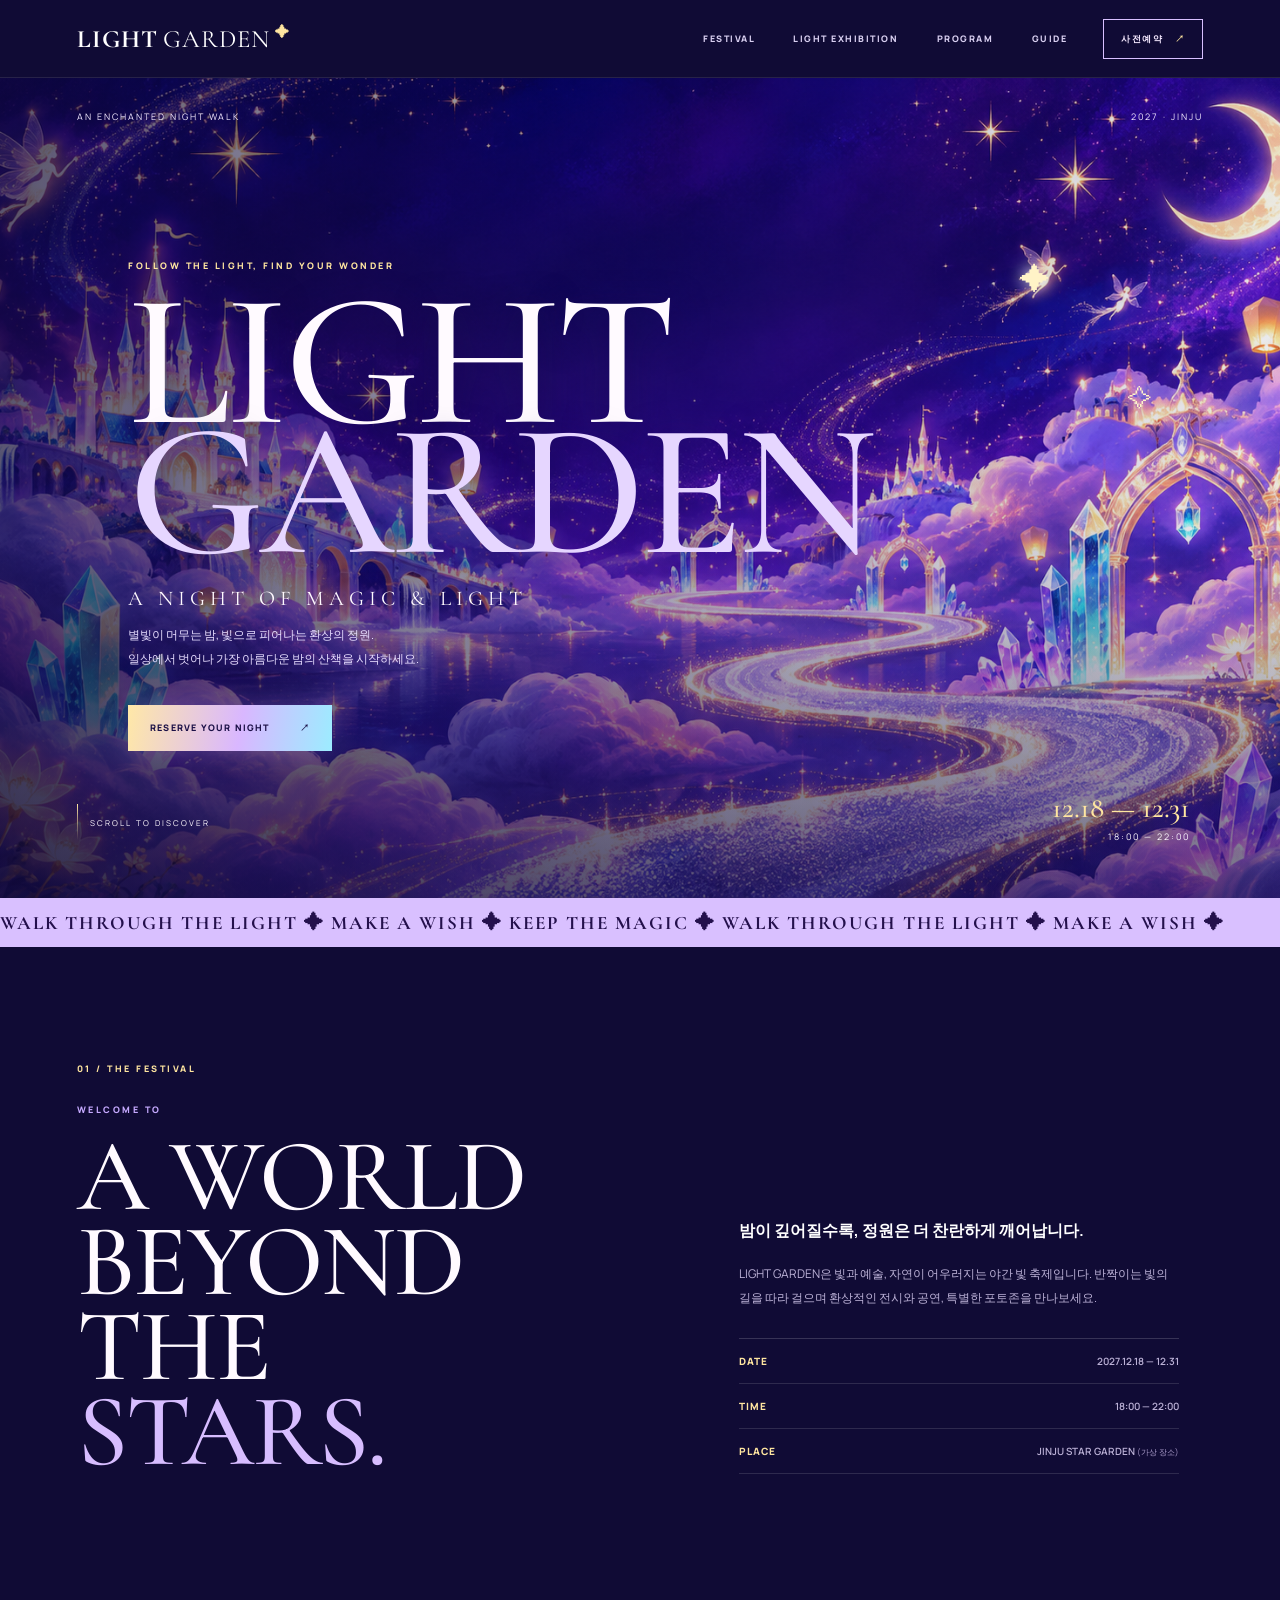
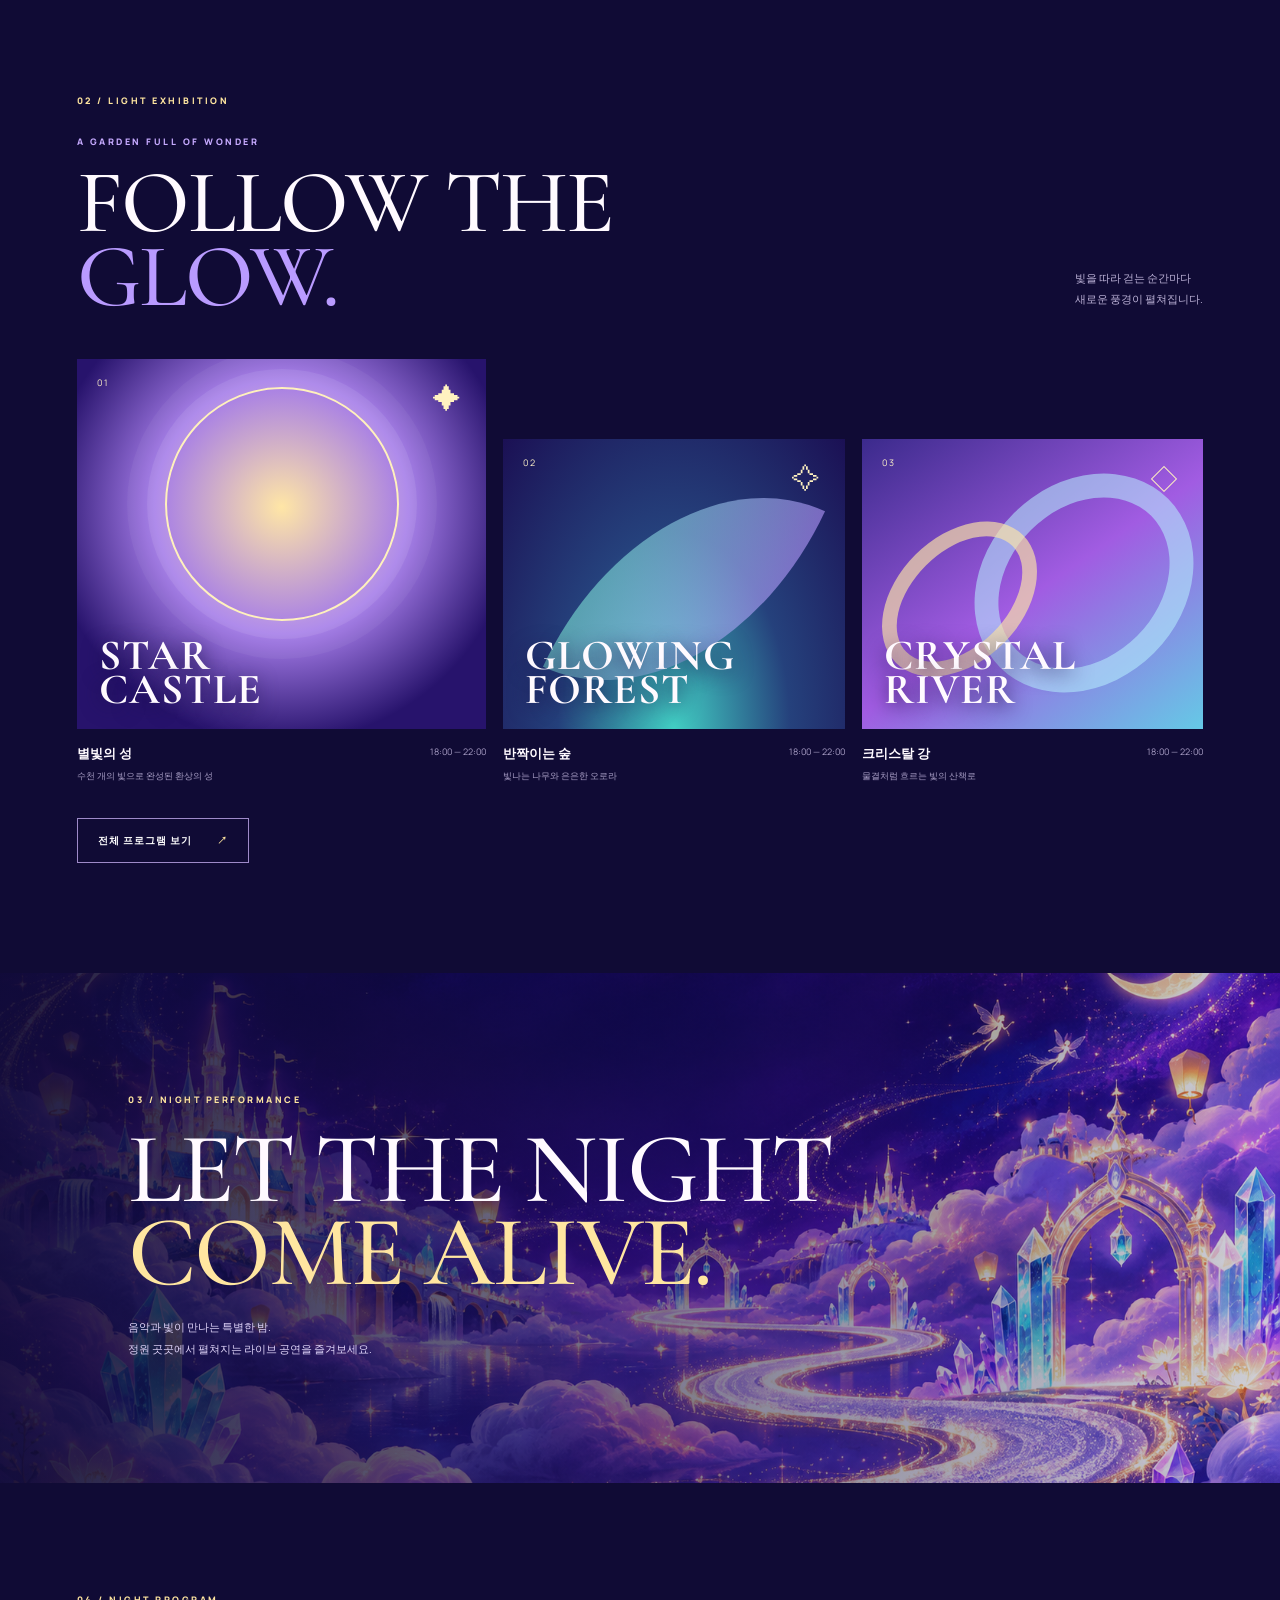
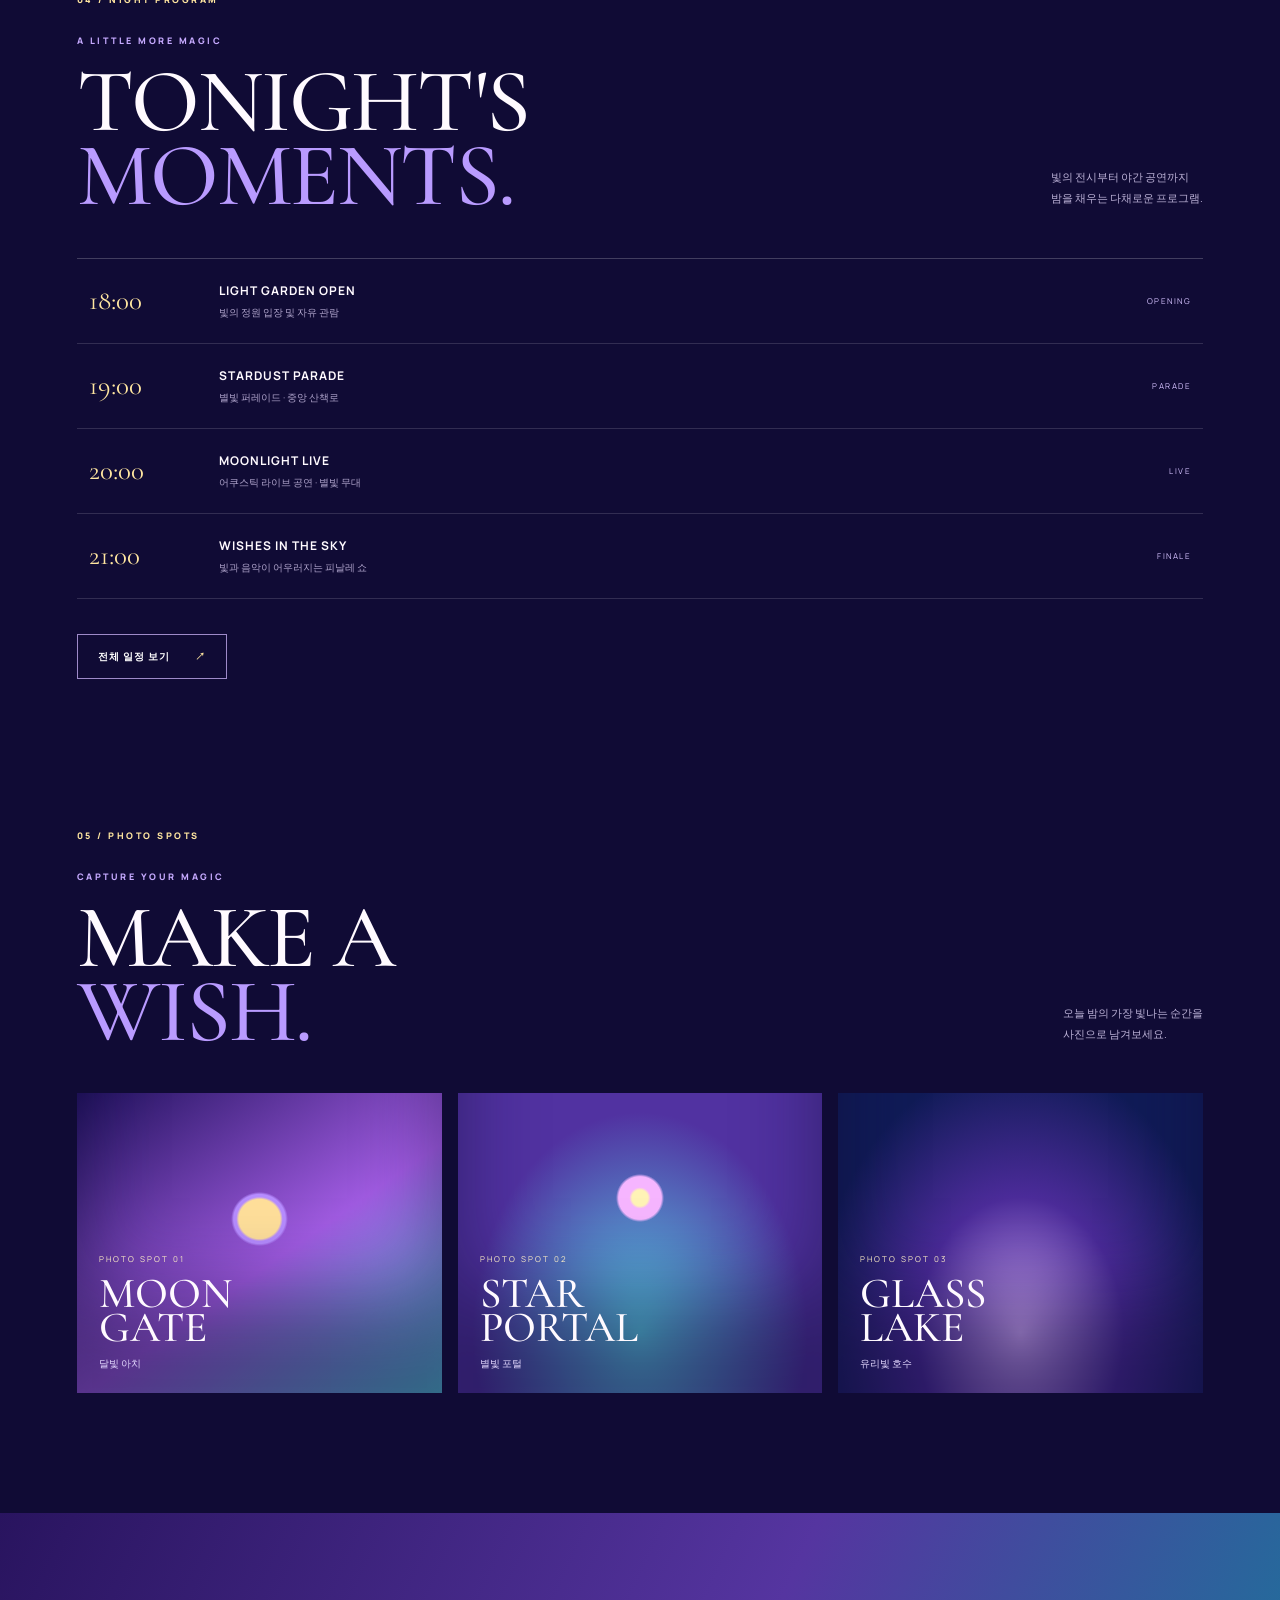
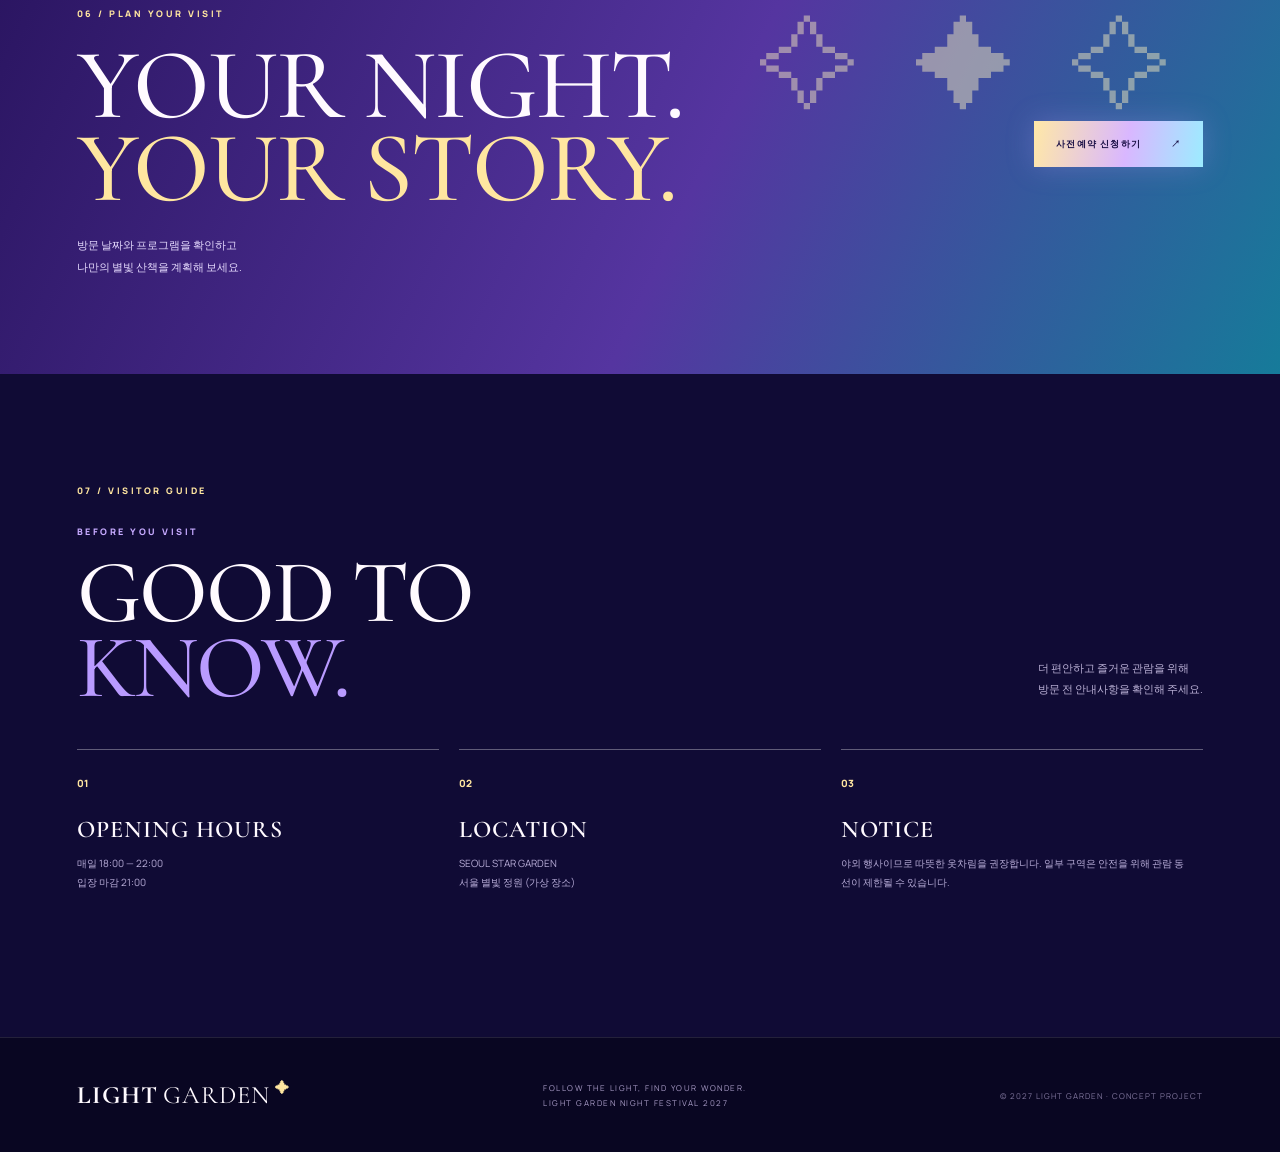
==== commit f47703da: "Update event location from SEOUL to JINJU" ====
--- a/index.html
+++ b/index.html
@@ -48,7 +48,7 @@
           <div class="event-facts">
             <div><span>DATE</span><b>2027.12.18 — 12.31</b></div>
             <div><span>TIME</span><b>18:00 — 22:00</b></div>
-            <div><span>PLACE</span><b>SEOUL STAR GARDEN <small>(가상 장소)</small></b></div>
+            <div><span>PLACE</span><b>JINJU STAR GARDEN <small>(가상 장소)</small></b></div>
           </div>
         </div>
       </div>
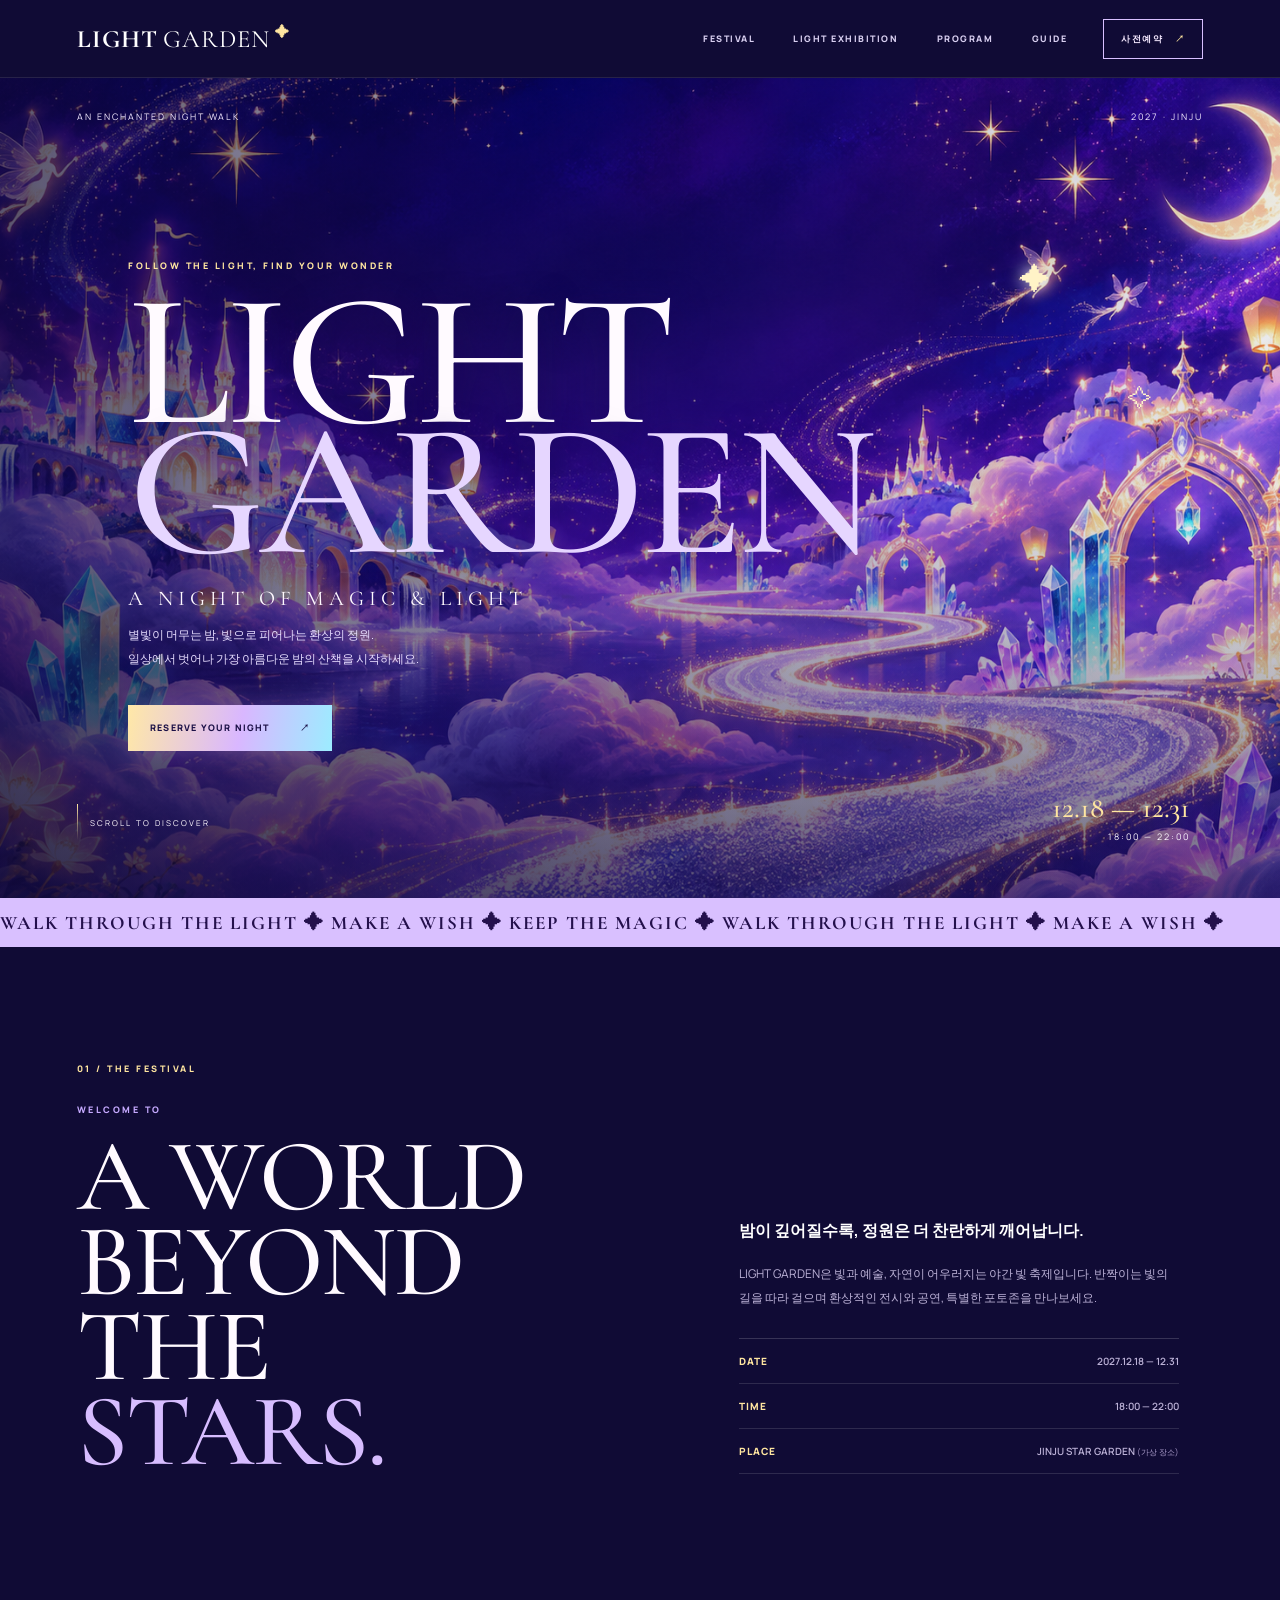
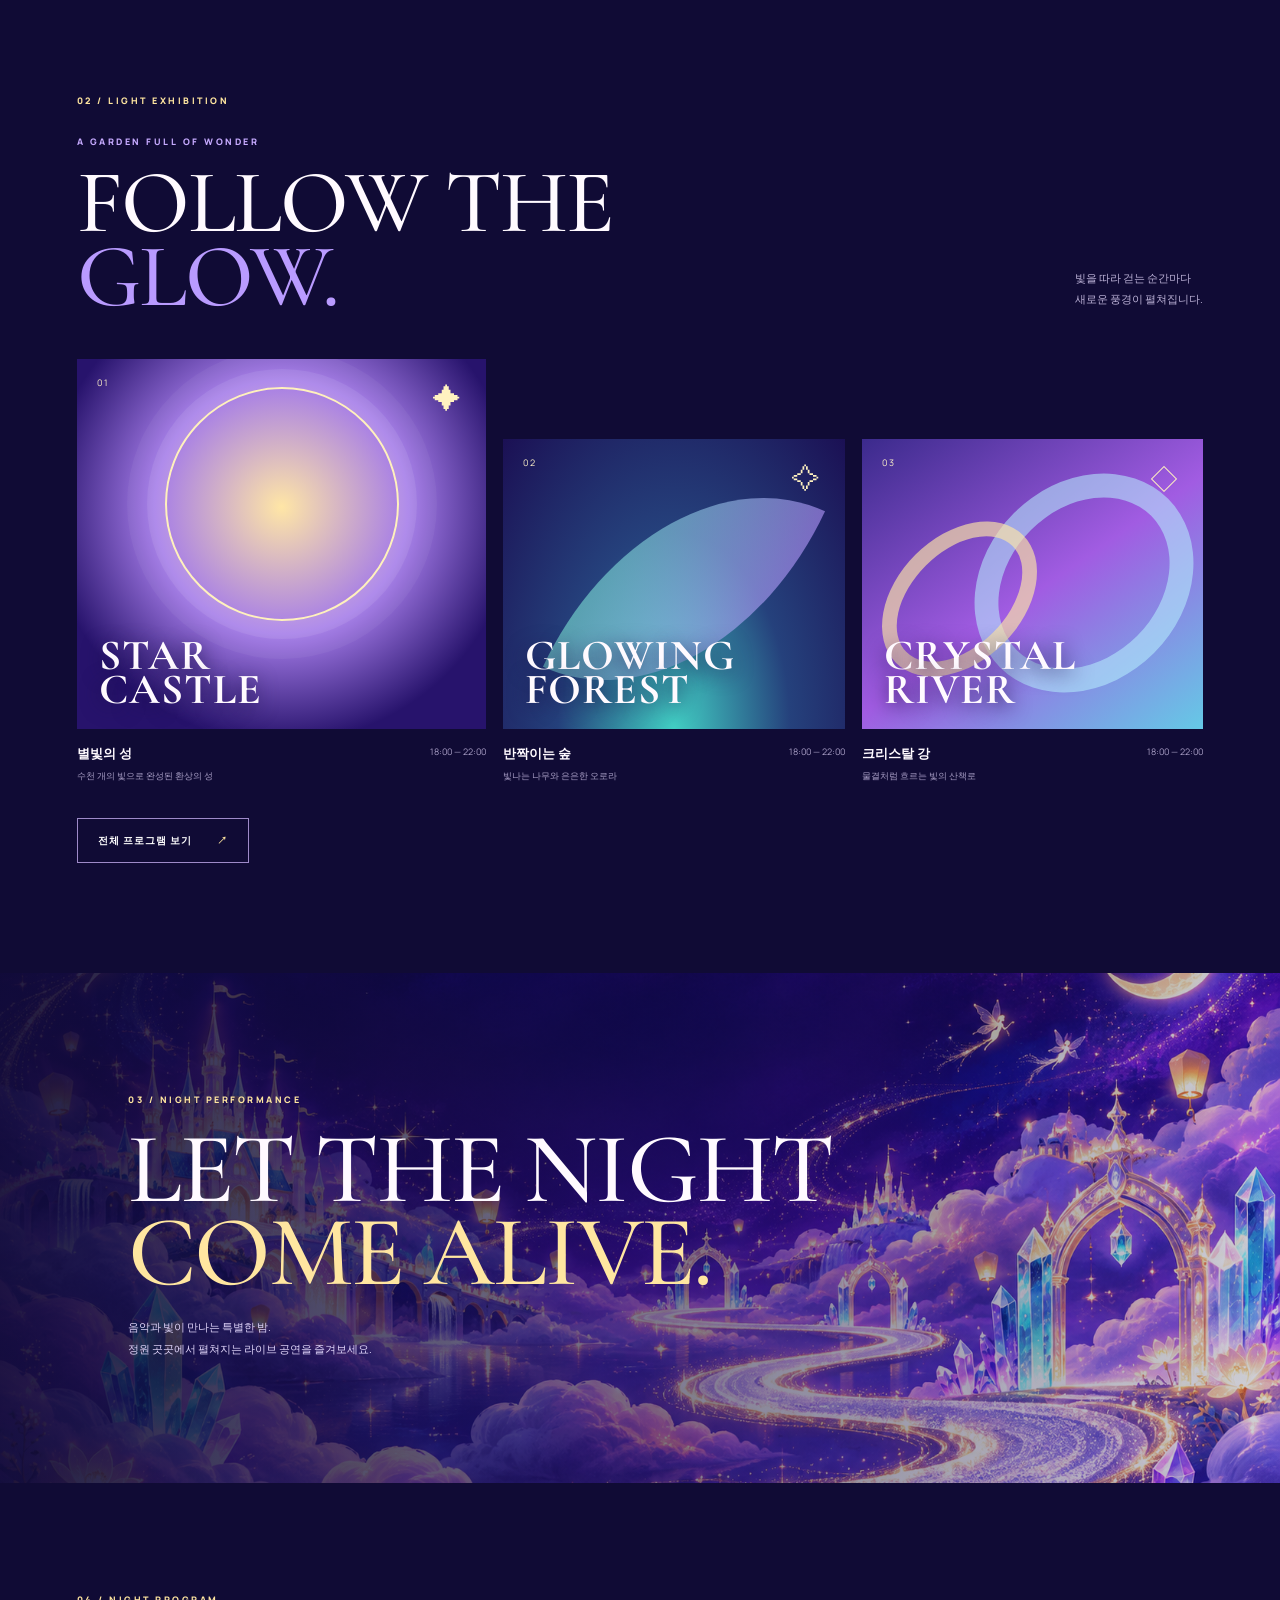
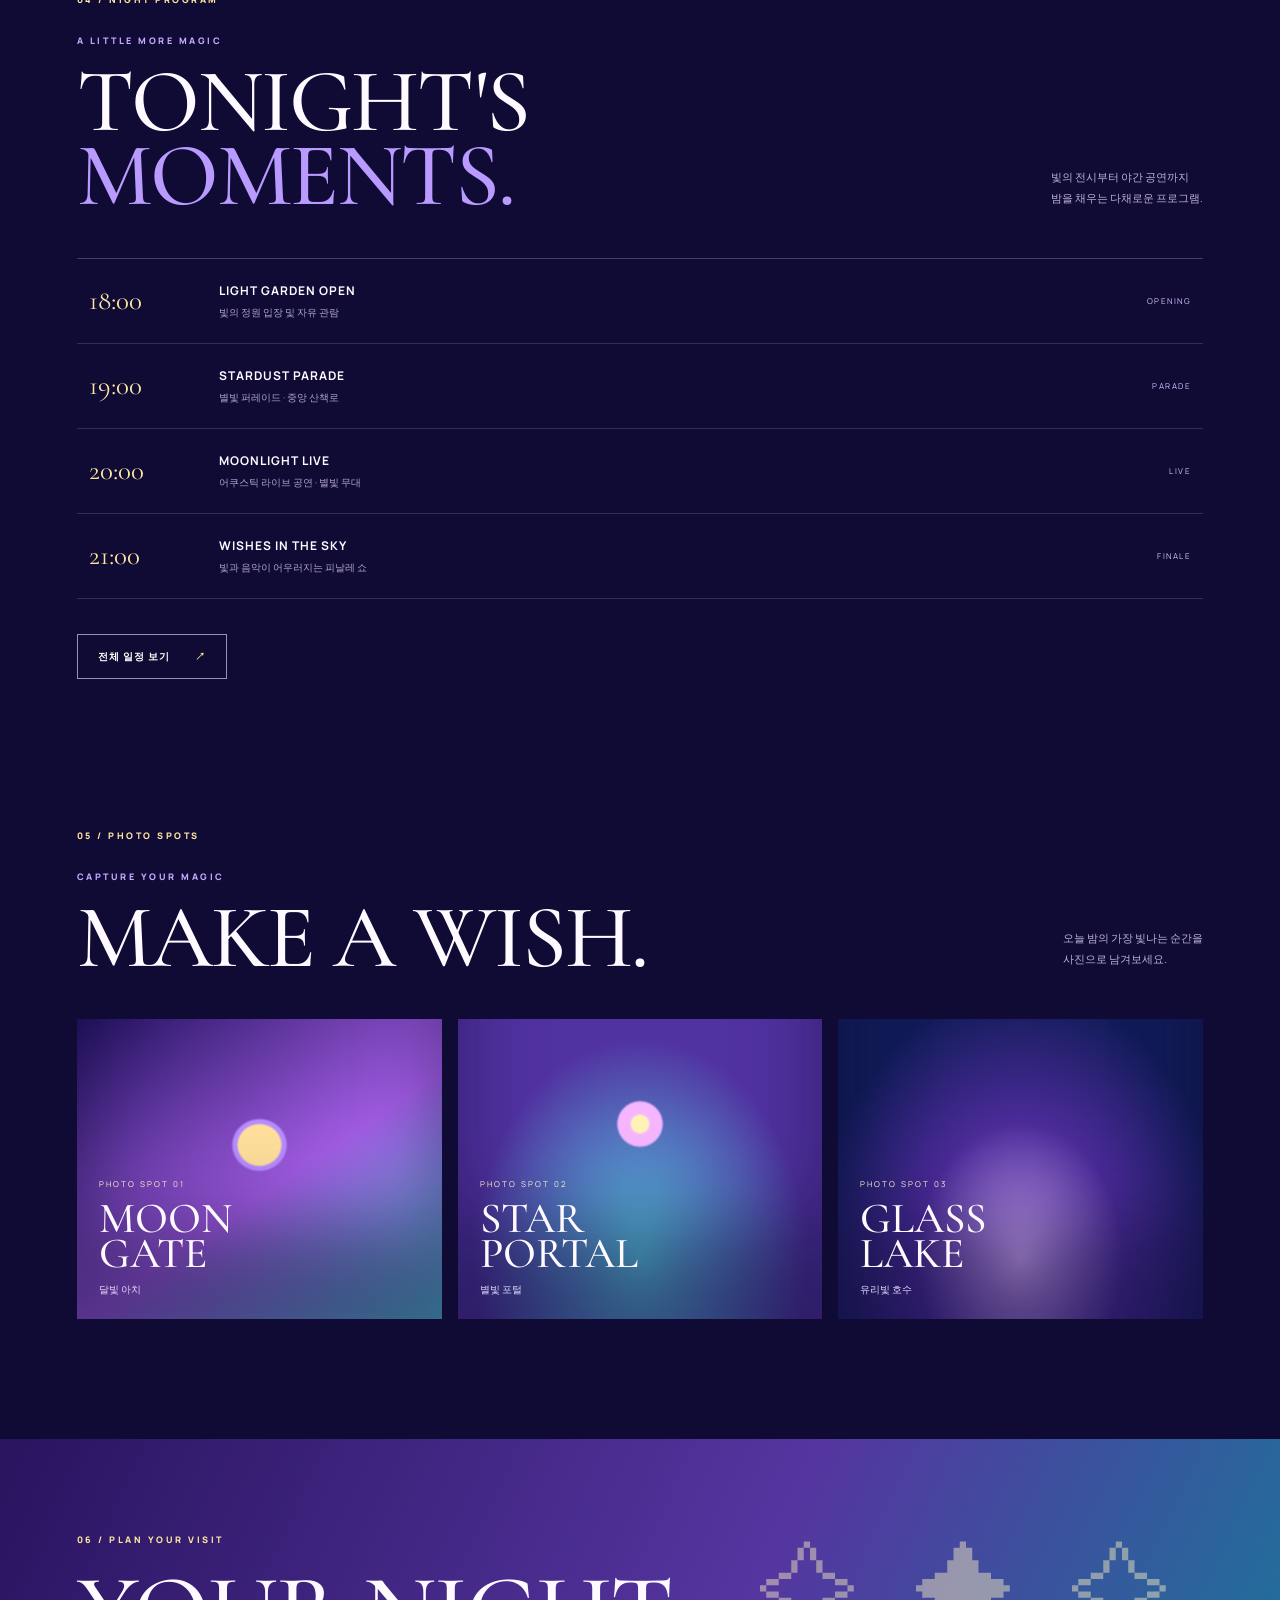
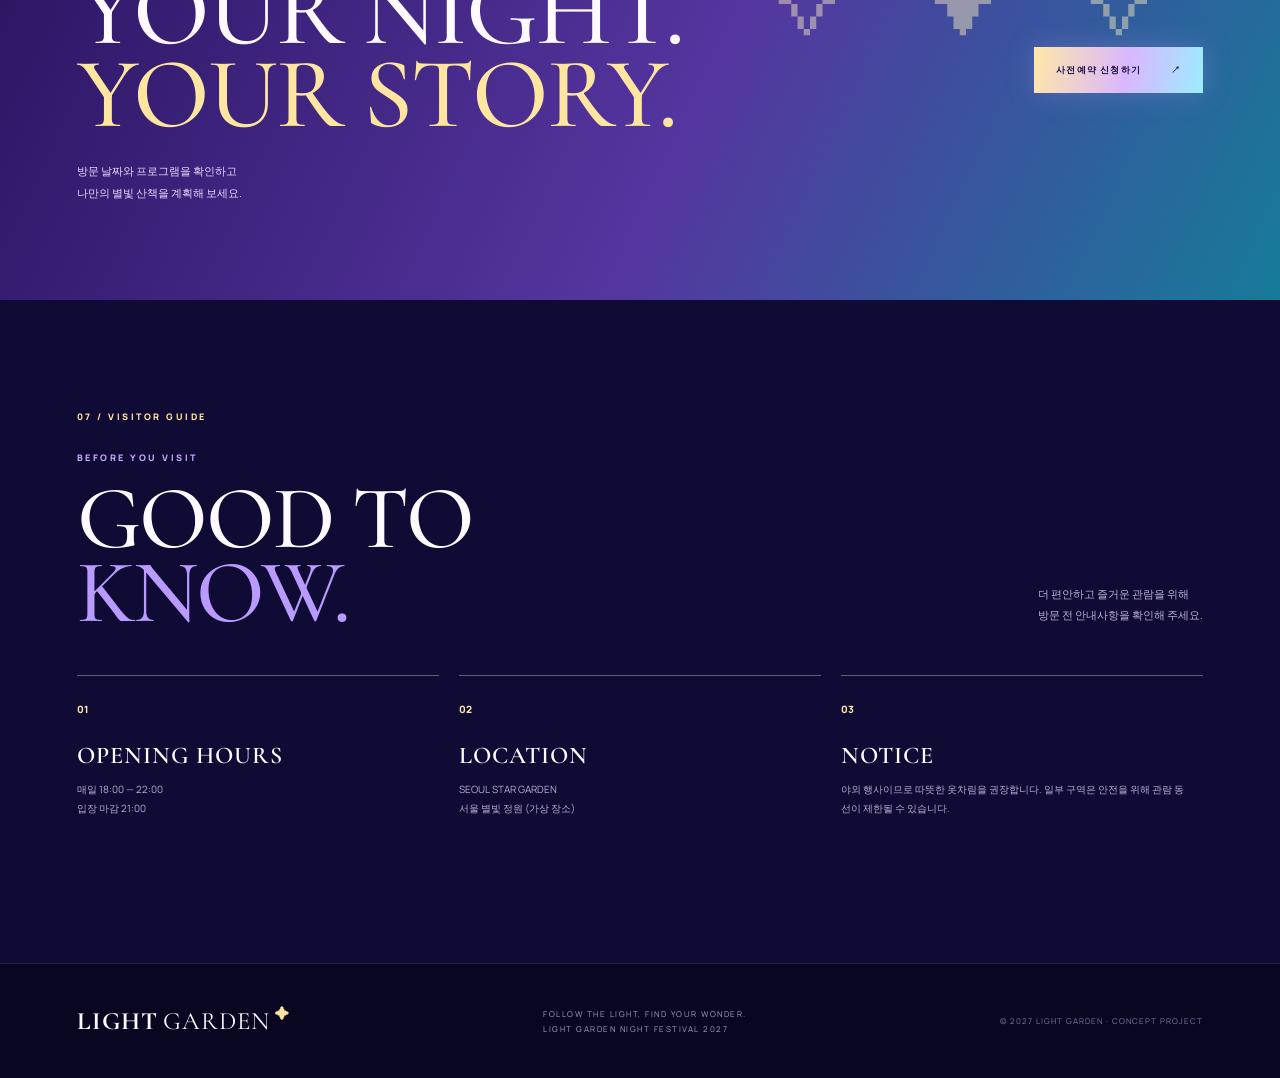
==== commit 26a4d244: "Fix HTML closing tag for section heading" ====
--- a/index.html
+++ b/index.html
@@ -94,7 +94,7 @@
 
     <section class="photo-zone section">
       <div class="section-label">05 / PHOTO SPOTS</div>
-      <div class="section-heading"><div><p class="mini-title">CAPTURE YOUR MAGIC</p><h2>MAKE A<br><span>WISH.</span></h2></div><p>오늘 밤의 가장 빛나는 순간을<br>사진으로 남겨보세요.</p></div>
+      <div class="section-heading"><div><p class="mini-title">CAPTURE YOUR MAGIC</p><h2>MAKE A WISH.</span></h2></div><p>오늘 밤의 가장 빛나는 순간을<br>사진으로 남겨보세요.</p></div>
       <div class="photo-grid">
         <div class="photo-card photo-arch"><span>PHOTO SPOT 01</span><b>MOON<br>GATE</b><small>달빛 아치</small></div>
         <div class="photo-card photo-star"><span>PHOTO SPOT 02</span><b>STAR<br>PORTAL</b><small>별빛 포털</small></div>
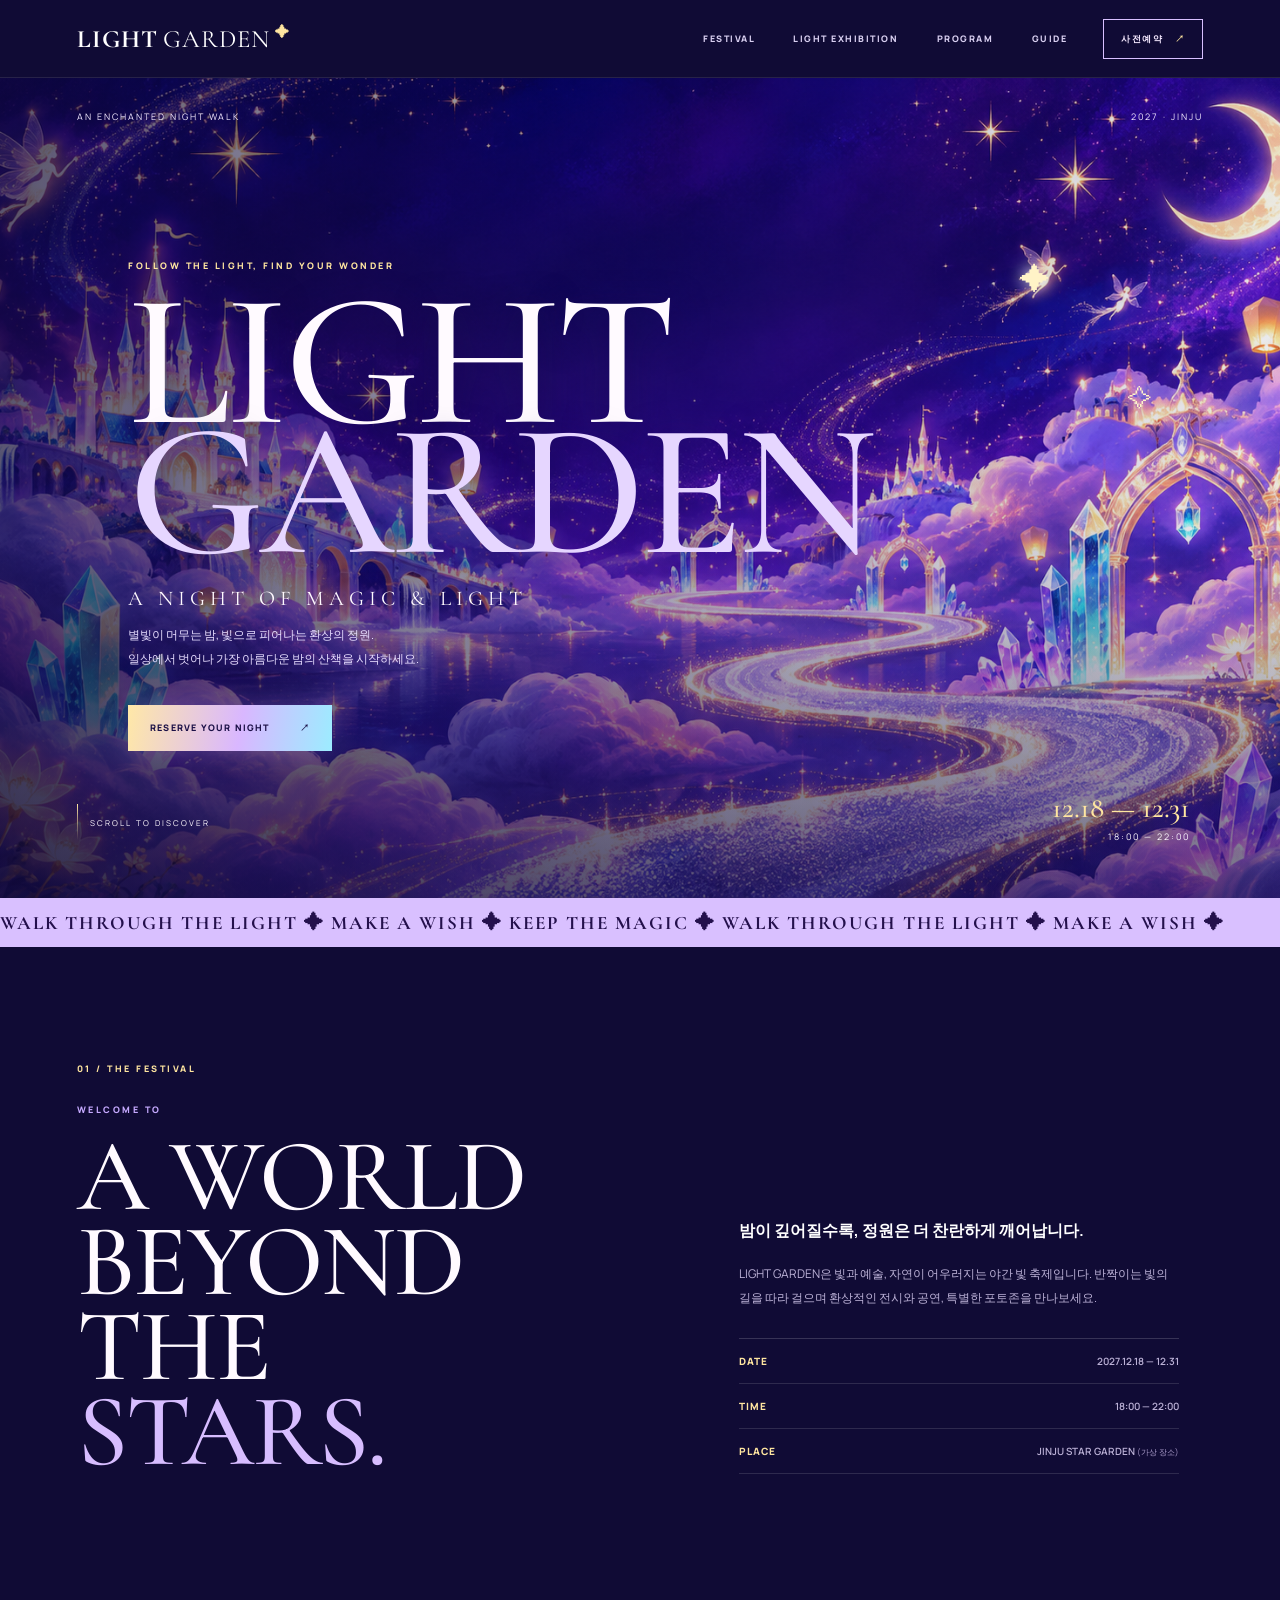
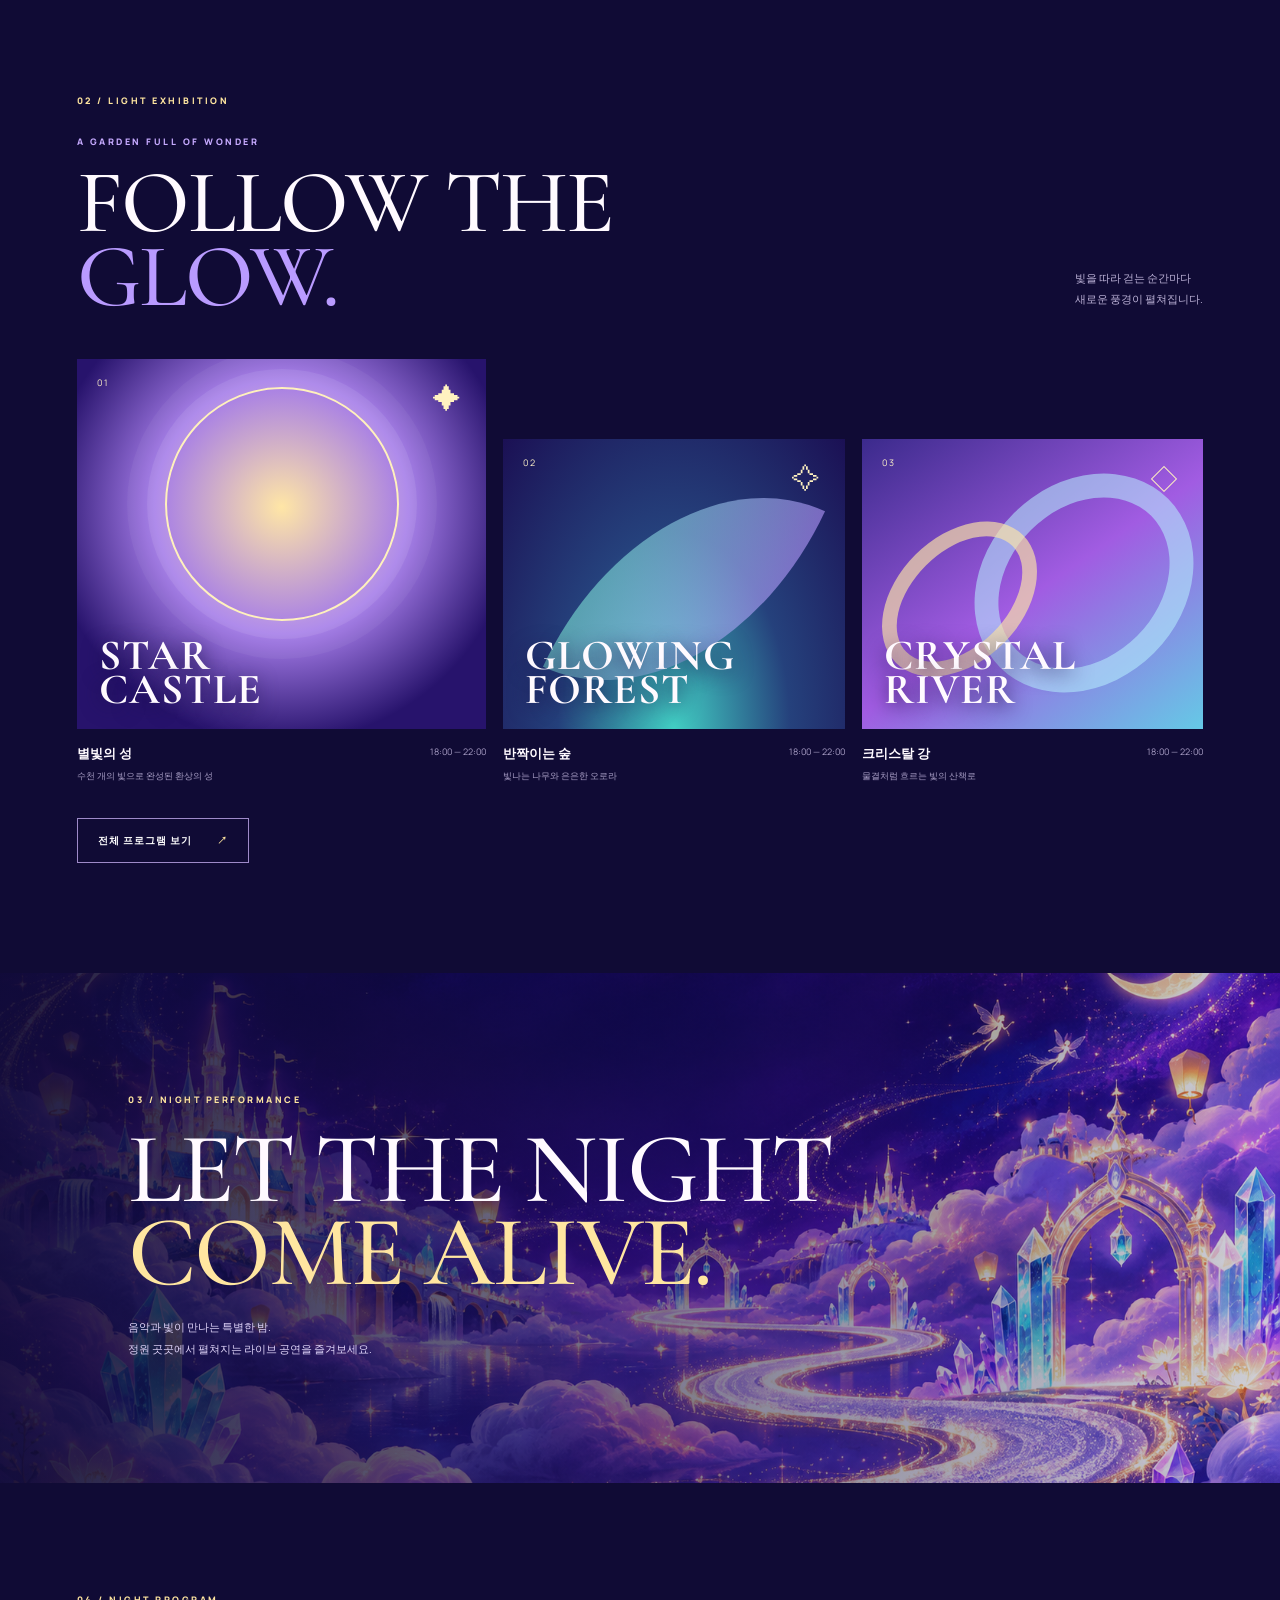
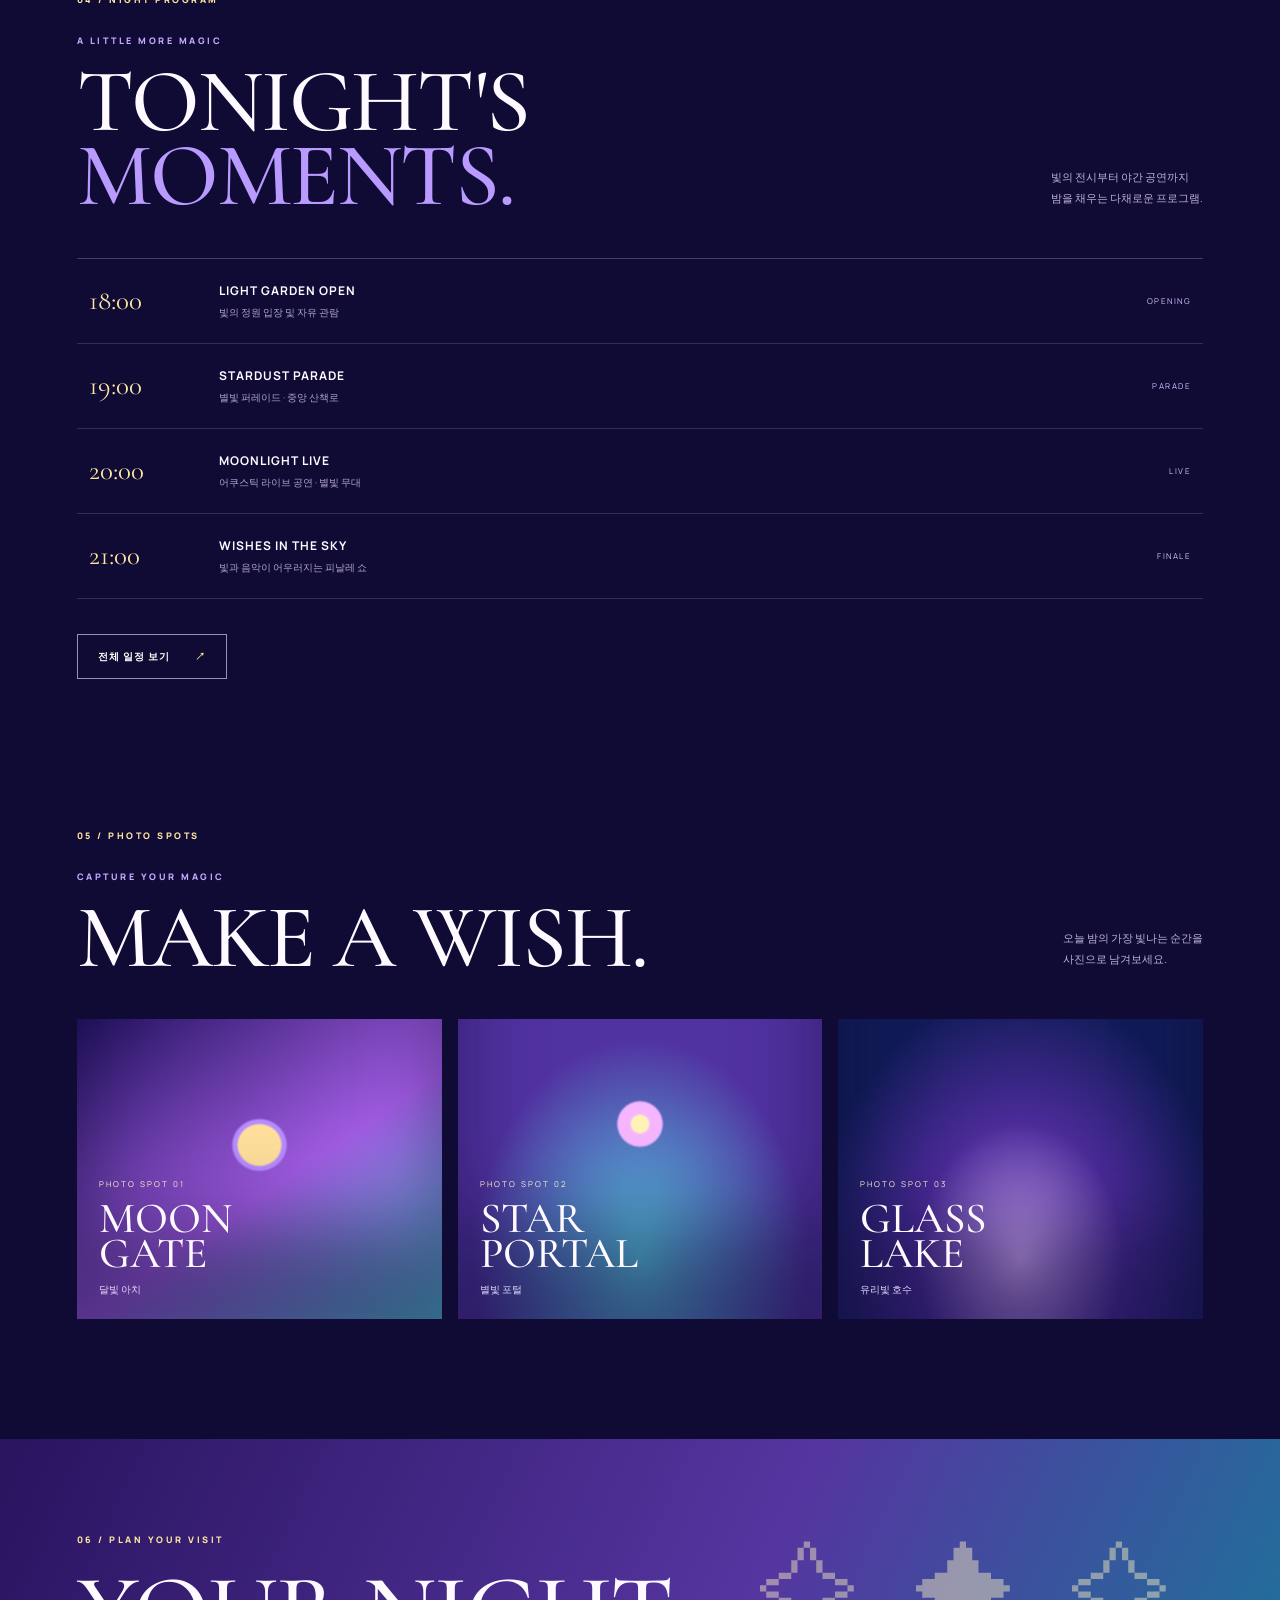
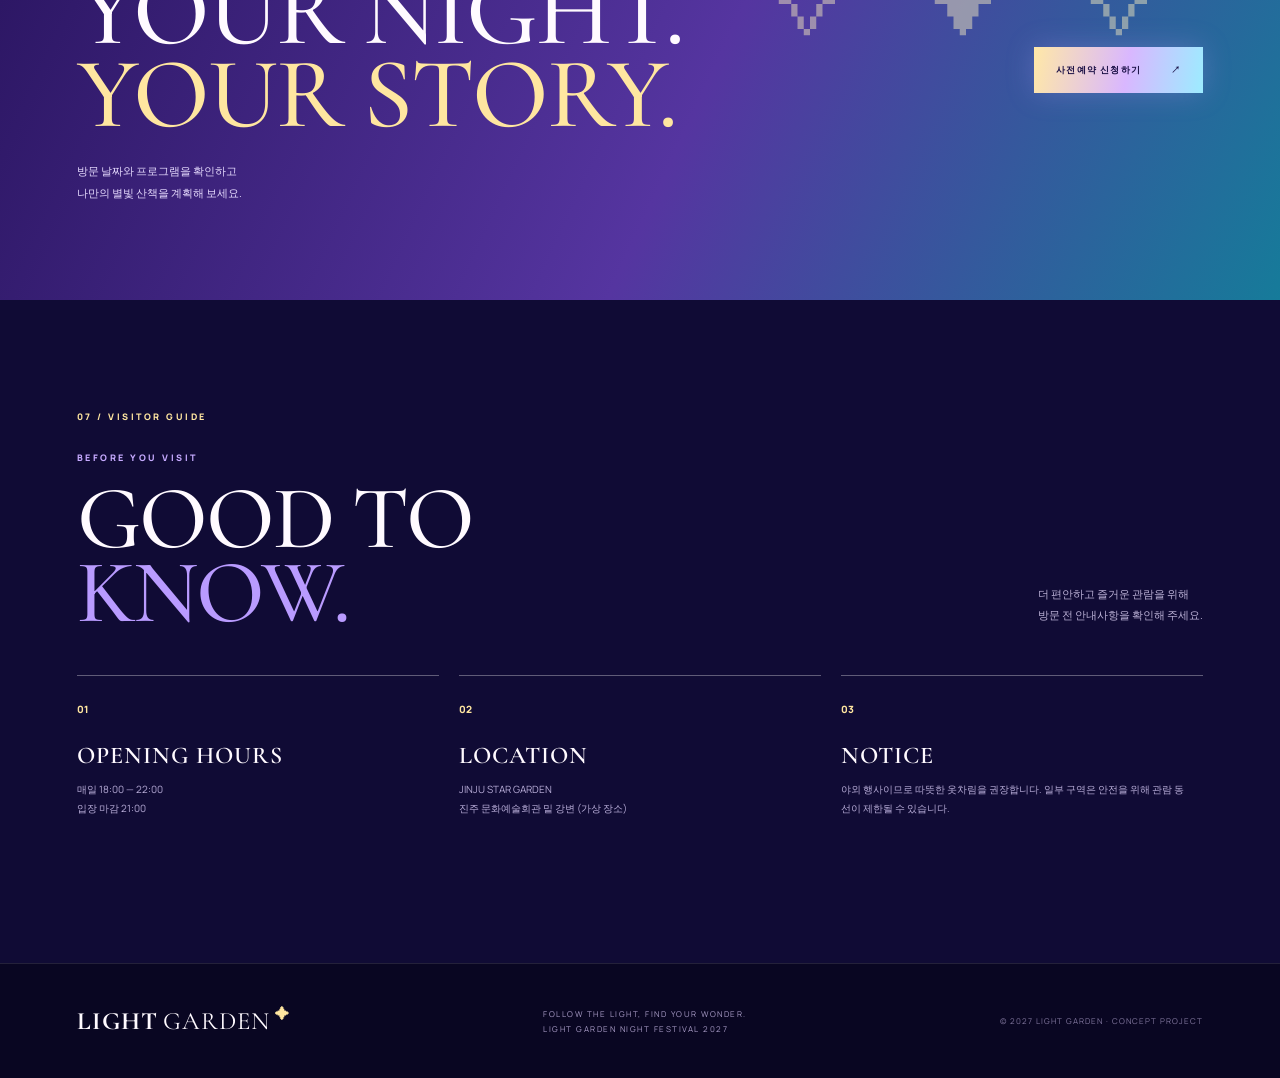
==== commit 32909eae: "Update index.html" ====
--- a/index.html
+++ b/index.html
@@ -111,7 +111,7 @@
       <div class="section-heading"><div><p class="mini-title">BEFORE YOU VISIT</p><h2>GOOD TO<br><span>KNOW.</span></h2></div><p>더 편안하고 즐거운 관람을 위해<br>방문 전 안내사항을 확인해 주세요.</p></div>
       <div class="guide-grid">
         <article><span>01</span><h3>OPENING HOURS</h3><p>매일 18:00 — 22:00<br>입장 마감 21:00</p></article>
-        <article><span>02</span><h3>LOCATION</h3><p>SEOUL STAR GARDEN<br>서울 별빛 정원 (가상 장소)</p></article>
+        <article><span>02</span><h3>LOCATION</h3><p>JINJU STAR GARDEN<br>진주 문화예술회관 밑 강변 (가상 장소)</p></article>
         <article><span>03</span><h3>NOTICE</h3><p>야외 행사이므로 따뜻한 옷차림을 권장합니다. 일부 구역은 안전을 위해 관람 동선이 제한될 수 있습니다.</p></article>
       </div>
     </section>
